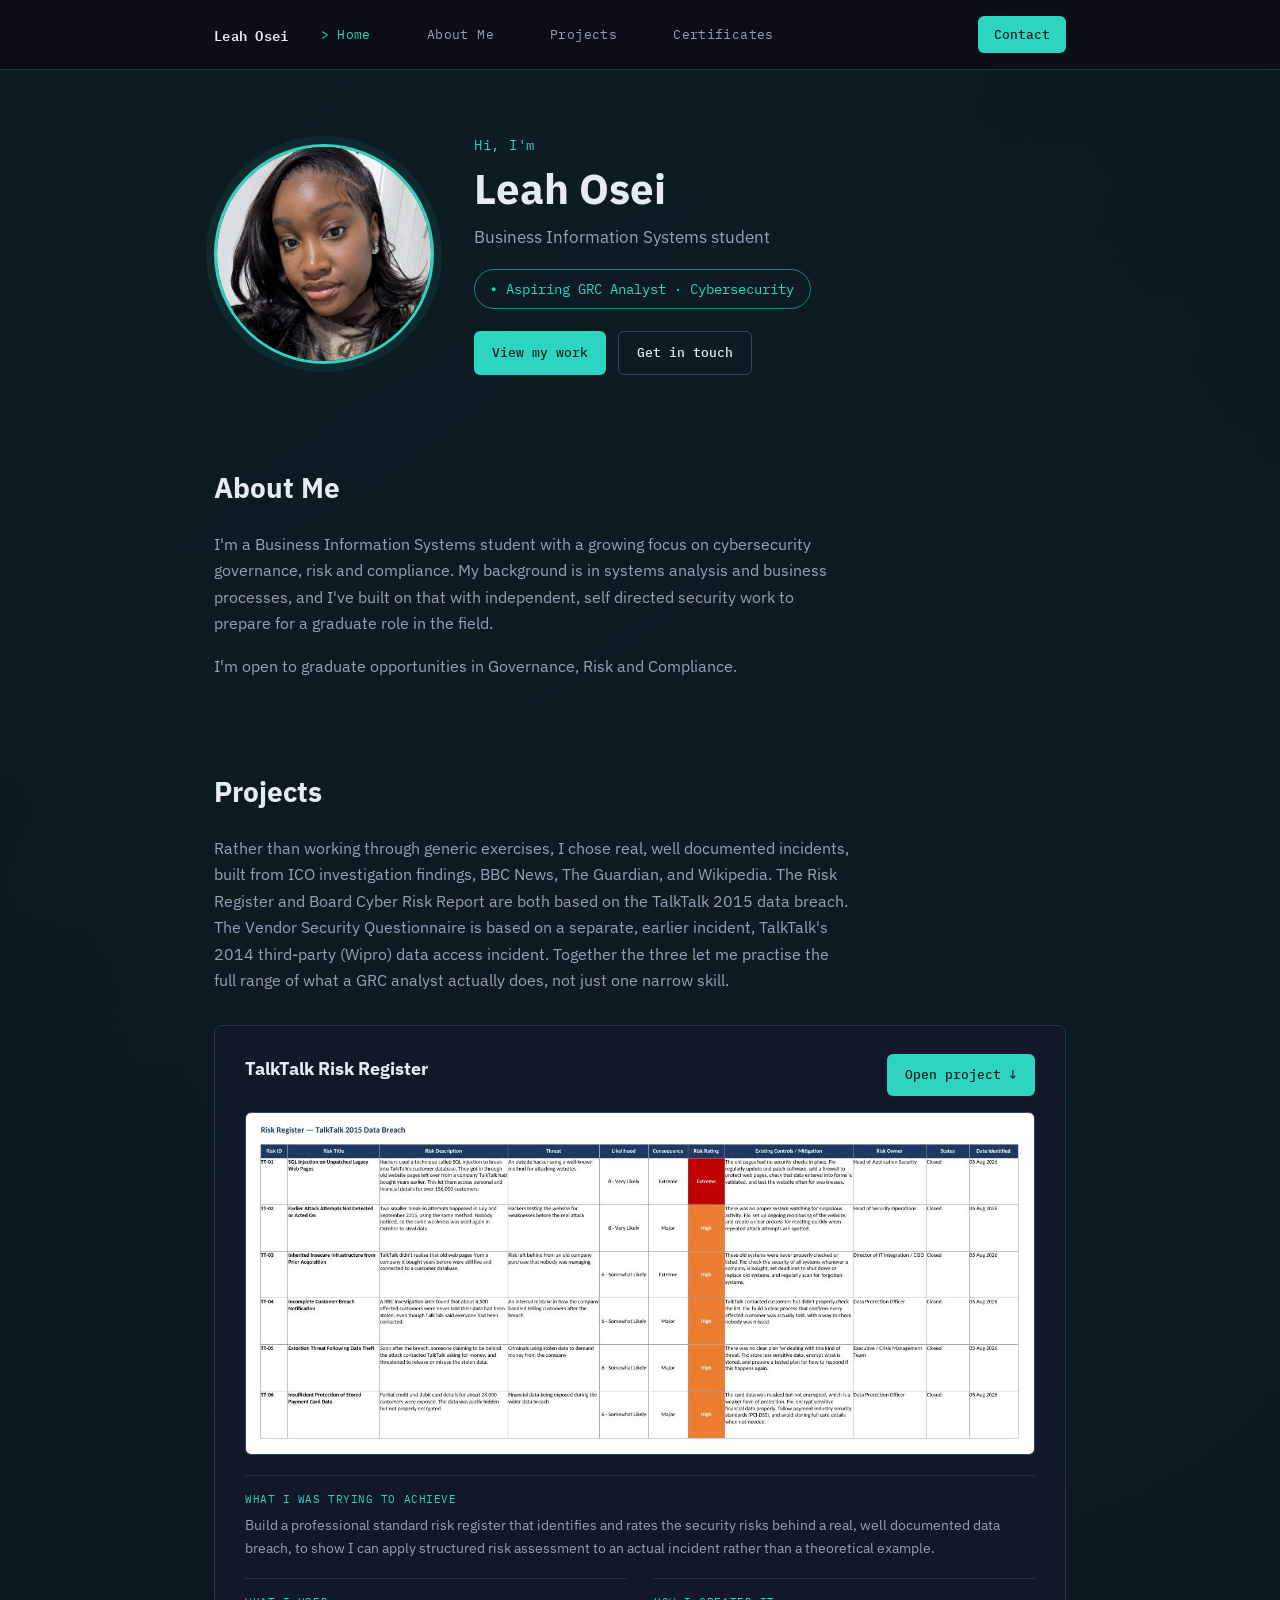
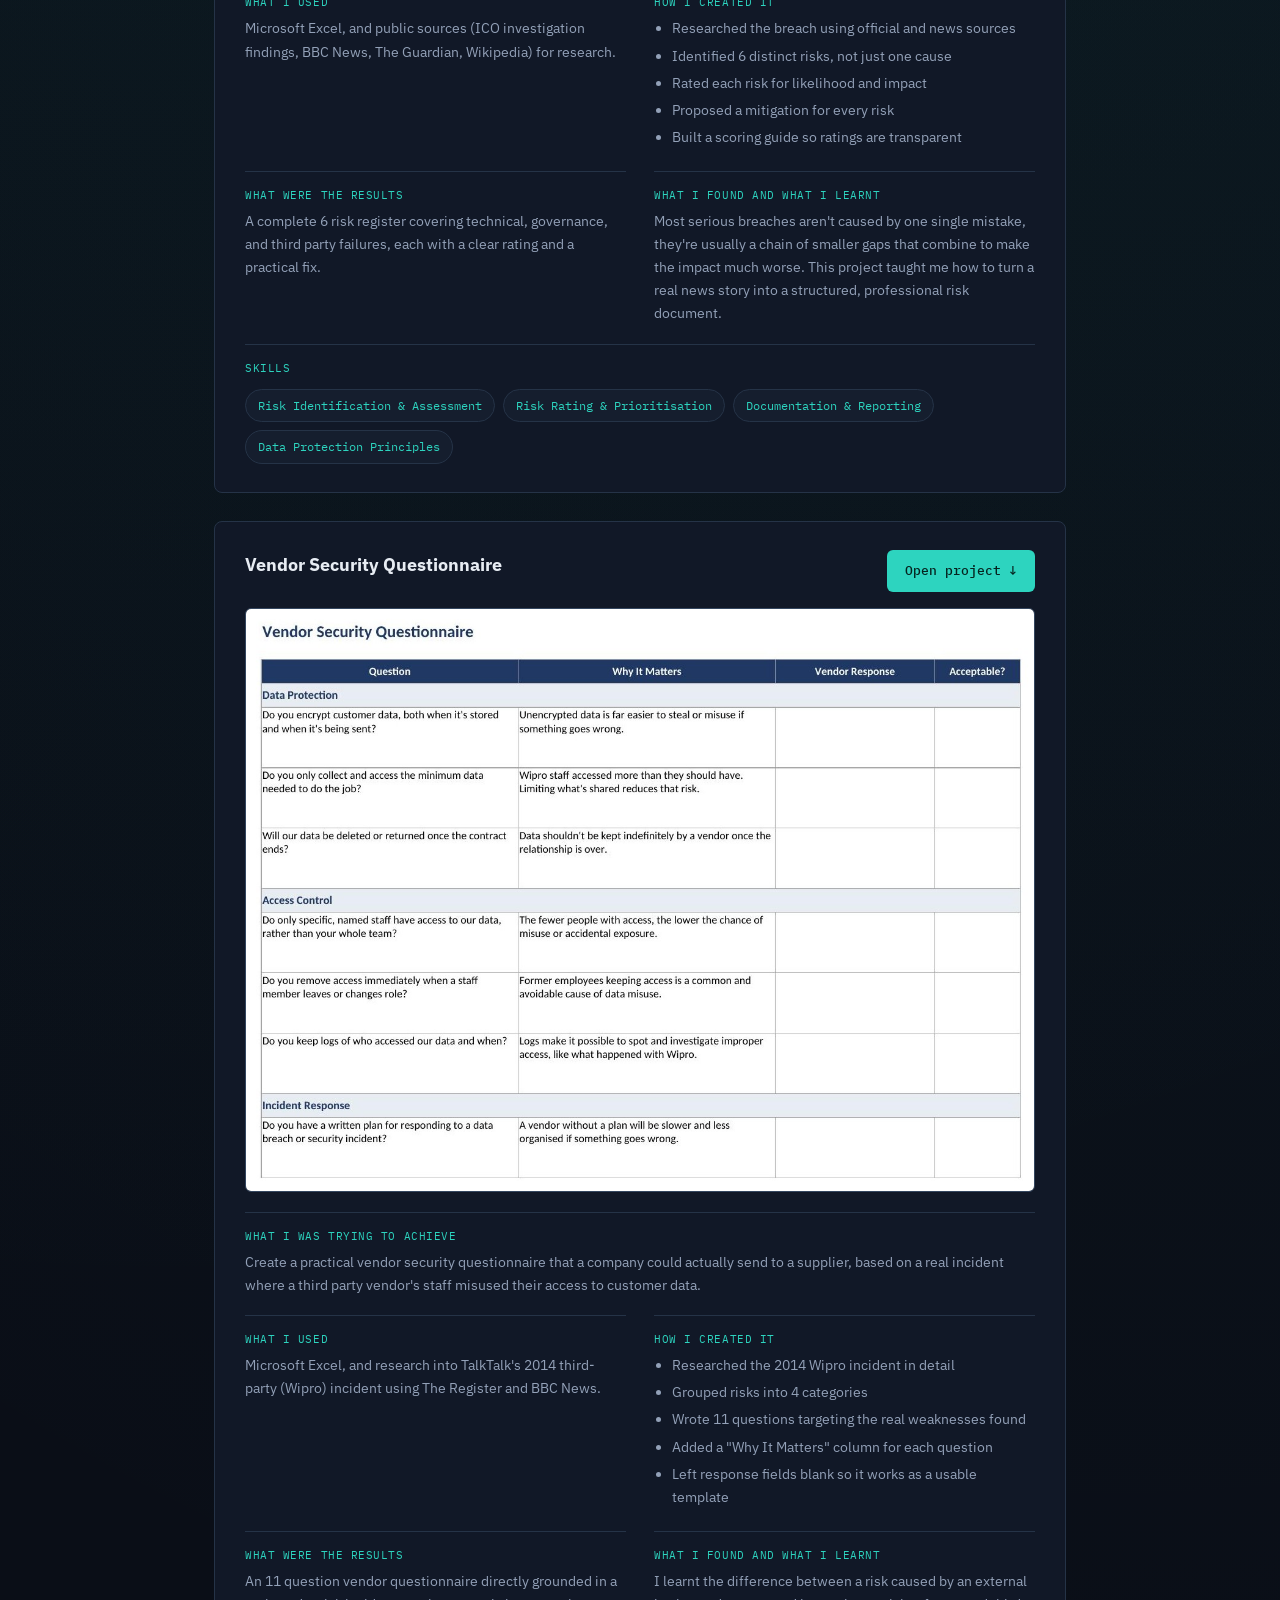
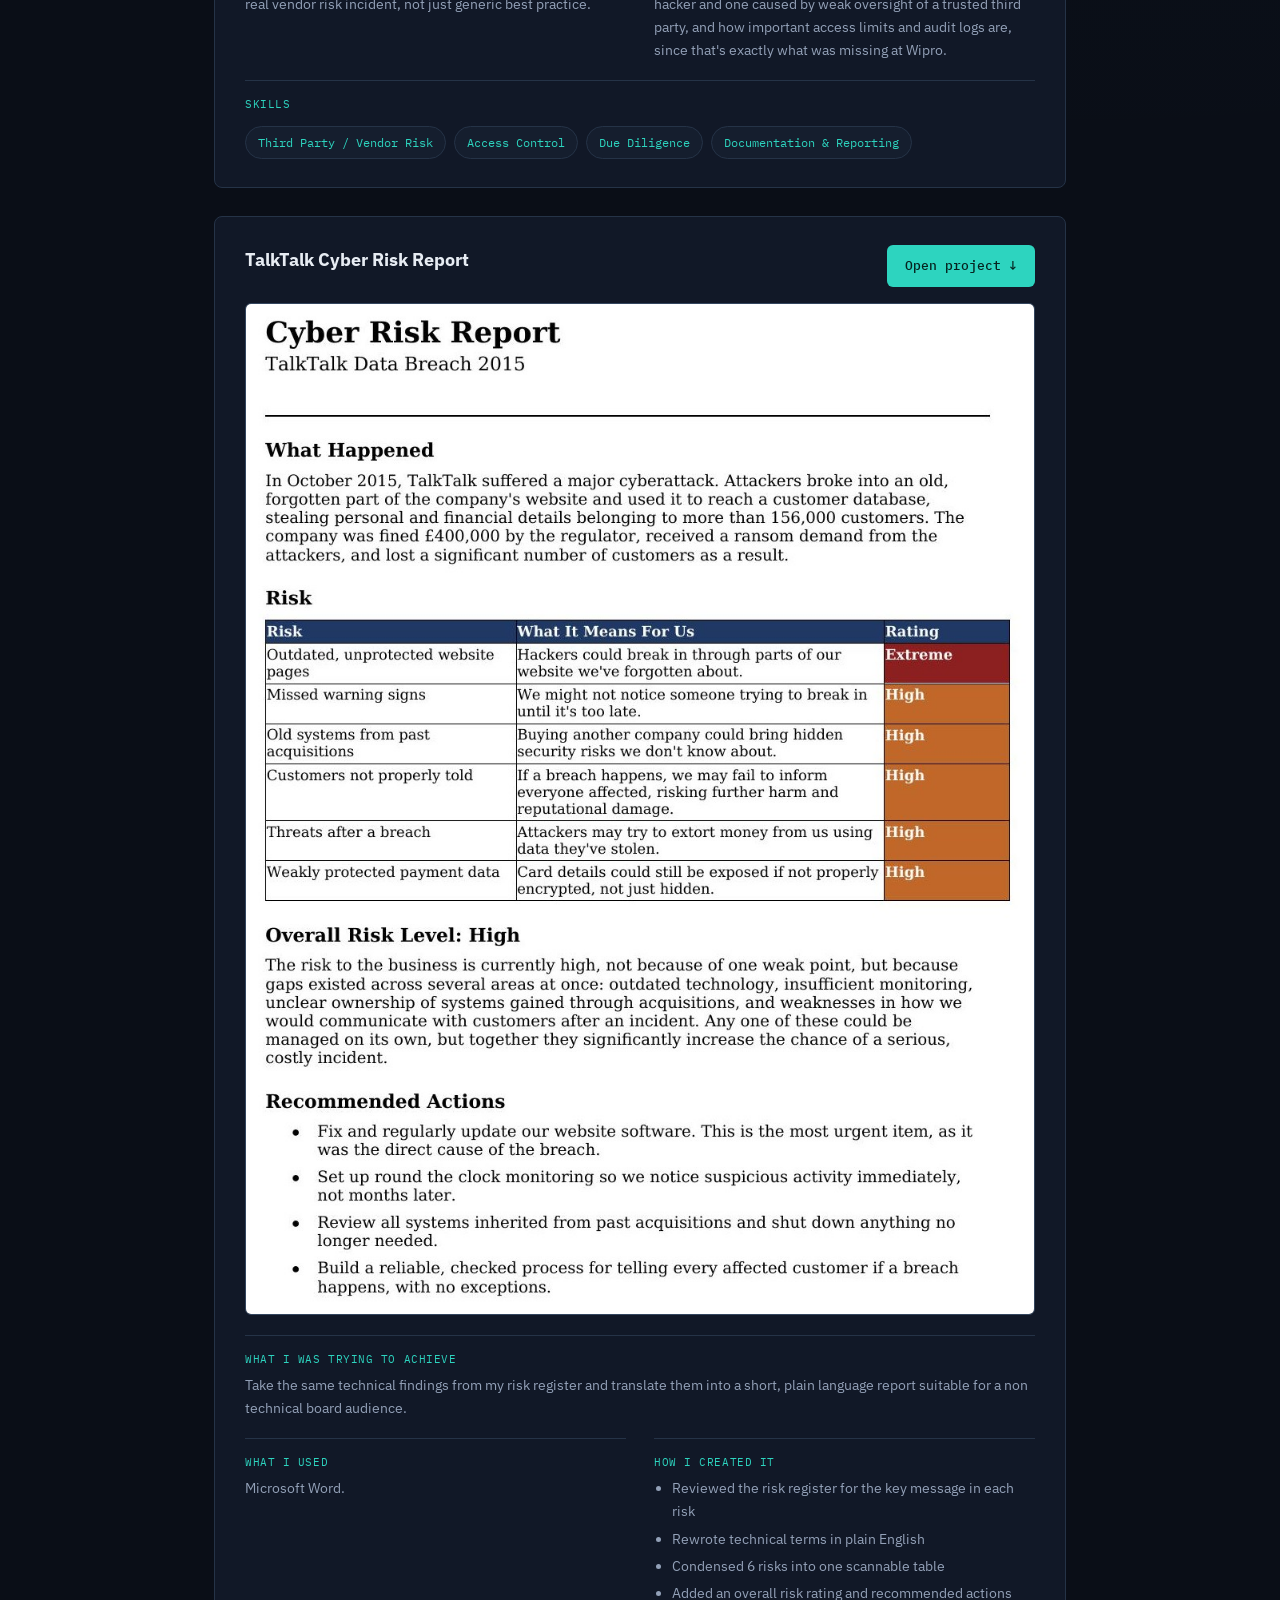
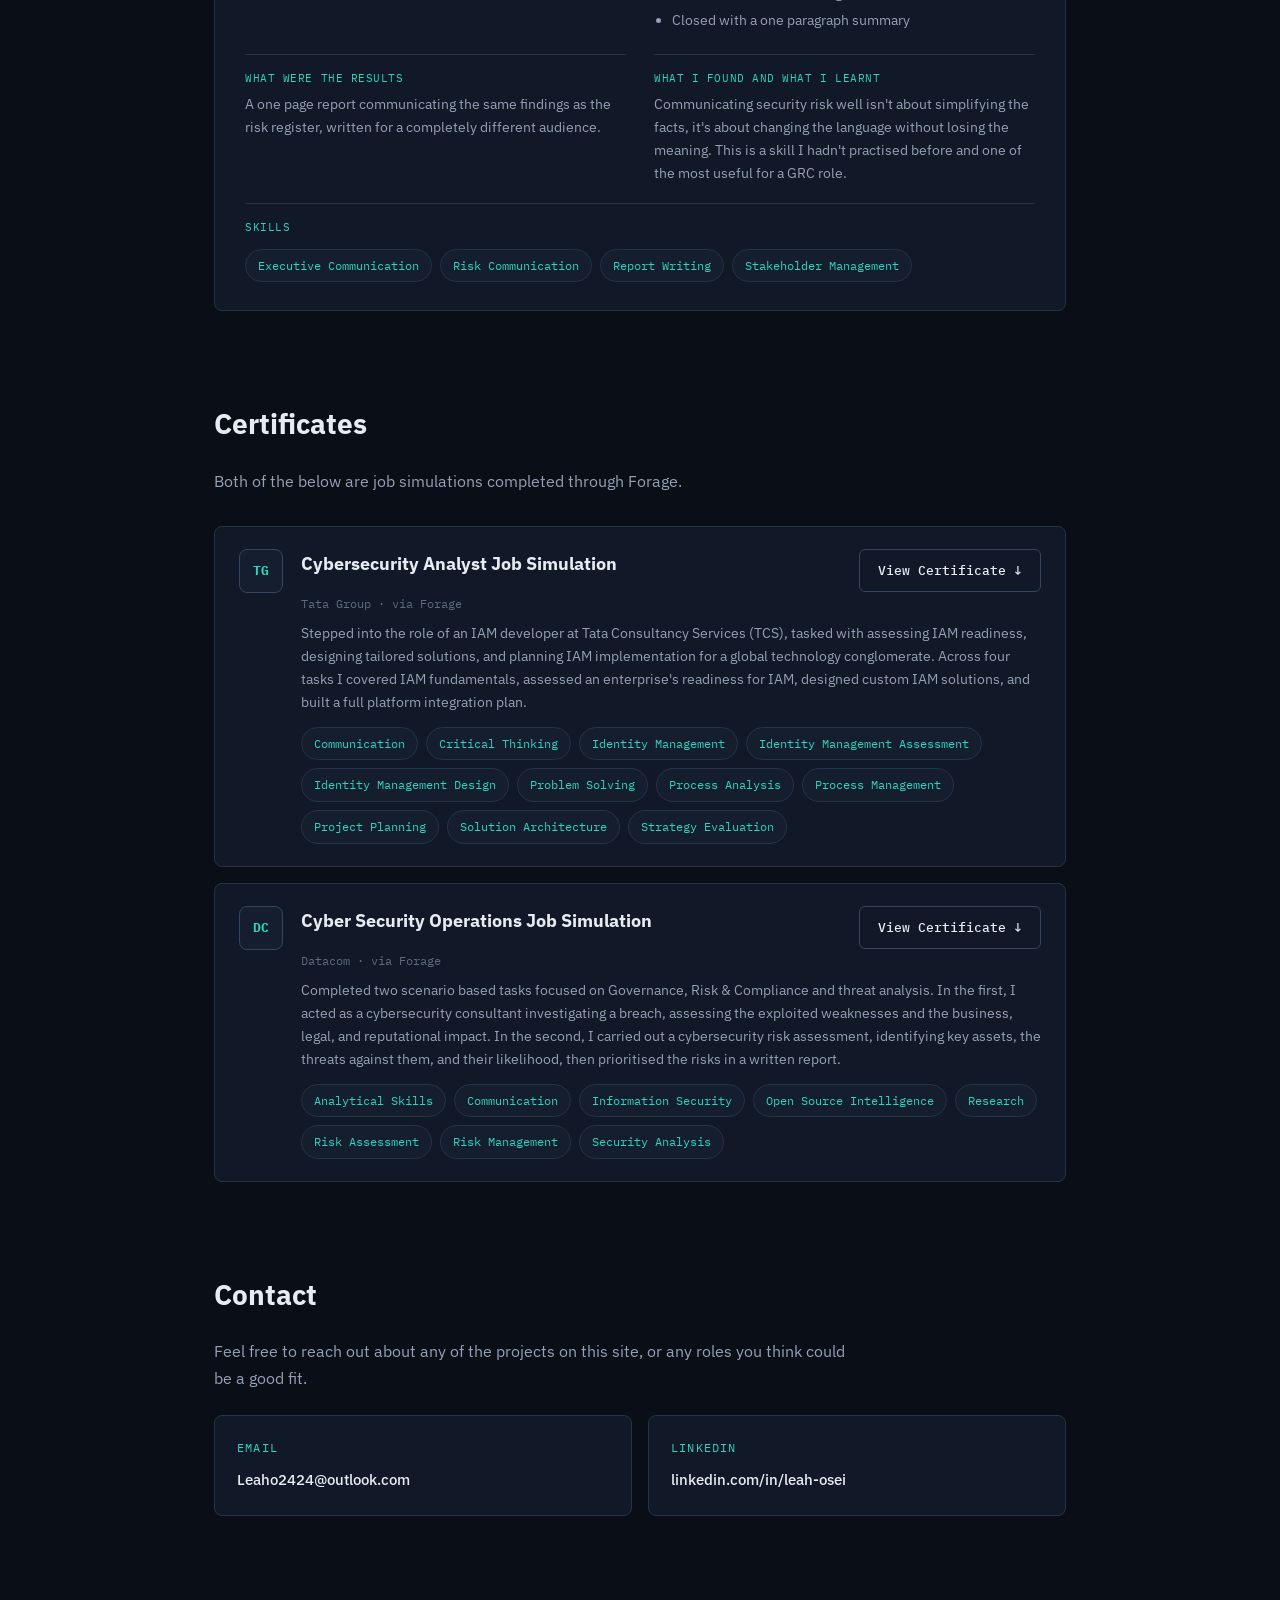
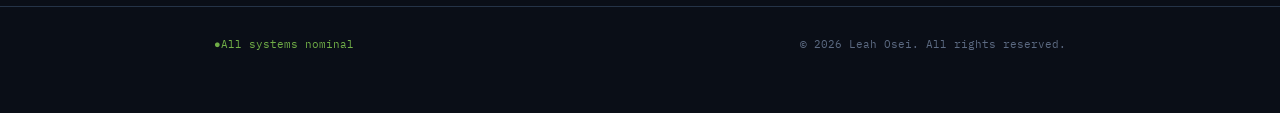
==== index-3.html @ ec4a7f60 "Fix download link for TalkTalk Risk Register" ====
<!DOCTYPE html>
<html lang="en">
<head>
<meta charset="UTF-8">
<meta name="viewport" content="width=device-width, initial-scale=1.0">
<title>Leah Osei: Cybersecurity Portfolio</title>
<link rel="stylesheet" href="style.css">
</head>
<body>

<nav class="navbar">
  <div class="nav-inner">
    <div class="nav-left">
      <div class="nav-logo">Leah Osei</div>
      <div class="nav-links">
        <a href="#home" class="active">Home</a>
        <a href="#about">About Me</a>
        <a href="#projects">Projects</a>
        <a href="#certificates">Certificates</a>
      </div>
    </div>
    <a href="#contact" class="nav-cta">Contact</a>
  </div>
</nav>

<div class="wrap">

  <!-- ============ HOME ============ -->
  <section id="home" class="first">
    <div class="hero">
      <div class="hero-photo">
        <img src="assets/images/leah-avatar.jpg" alt="Leah Osei">
      </div>
      <div class="hero-text">
        <p class="hi">Hi, I'm</p>
        <h1>Leah Osei</h1>
        <p class="field">Business Information Systems student</p>
        <div class="hero-goal">Aspiring GRC Analyst &middot; Cybersecurity</div>
        <div class="btn-row">
          <a class="btn btn-primary" href="#projects">View my work</a>
          <a class="btn btn-outline" href="#contact">Get in touch</a>
        </div>
      </div>
    </div>
  </section>

  <!-- ============ ABOUT ============ -->
  <section id="about">
    <h2>About Me</h2>
    <p class="lead">
      I'm a Business Information Systems student with a growing focus on cybersecurity
      governance, risk and compliance. My background is in systems analysis and business
      processes, and I've built on that with independent, self directed security work to
      prepare for a graduate role in the field.
    </p>
    <p class="lead">
      I'm open to graduate opportunities in Governance, Risk and Compliance.
    </p>
  </section>

  <!-- ============ PROJECTS ============ -->
  <section id="projects">
    <h2>Projects</h2>
    <p class="lead" style="margin-bottom:32px;">
      Rather than working through generic exercises, I chose real, well documented
      incidents, built from ICO investigation findings, BBC News, The Guardian, and
      Wikipedia. The Risk Register and Board Cyber Risk Report are both based on the
      TalkTalk 2015 data breach. The Vendor Security Questionnaire is based on a separate,
      earlier incident, TalkTalk's 2014 third-party (Wipro) data access incident. Together
      the three let me practise the full range of what a GRC analyst actually does, not
      just one narrow skill.
    </p>

    <!-- Project 1 -->
    <div class="project-block">
      <div class="project-head">
        <div>
          <h3>TalkTalk Risk Register</h3>
        </div>
        <a class="btn btn-primary" href="assets/files/TalkTalk Risk Register.xlsx" download="TalkTalk Risk Register.xlsx">Open project &darr;</a>
      </div>
      <img class="shot" src="assets/images/project-risk-register.jpg" alt="Screenshot of the TalkTalk Risk Register">

      <div class="qa-grid">
        <div class="qa-item full">
          <p class="q">What I was trying to achieve</p>
          <p class="a">Build a professional standard risk register that identifies and rates the security risks behind a real, well documented data breach, to show I can apply structured risk assessment to an actual incident rather than a theoretical example.</p>
        </div>
        <div class="qa-item">
          <p class="q">What I used</p>
          <p class="a">Microsoft Excel, and public sources (ICO investigation findings, BBC News, The Guardian, Wikipedia) for research.</p>
        </div>
        <div class="qa-item">
          <p class="q">How I created it</p>
          <ul>
            <li>Researched the breach using official and news sources</li>
            <li>Identified 6 distinct risks, not just one cause</li>
            <li>Rated each risk for likelihood and impact</li>
            <li>Proposed a mitigation for every risk</li>
            <li>Built a scoring guide so ratings are transparent</li>
          </ul>
        </div>
        <div class="qa-item">
          <p class="q">What were the results</p>
          <p class="a">A complete 6 risk register covering technical, governance, and third party failures, each with a clear rating and a practical fix.</p>
        </div>
        <div class="qa-item">
          <p class="q">What I found and what I learnt</p>
          <p class="a">Most serious breaches aren't caused by one single mistake, they're usually a chain of smaller gaps that combine to make the impact much worse. This project taught me how to turn a real news story into a structured, professional risk document.</p>
        </div>
        <div class="qa-item full">
          <p class="q">Skills</p>
          <div class="pill-list">
            <span class="pill">Risk Identification &amp; Assessment</span>
            <span class="pill">Risk Rating &amp; Prioritisation</span>
            <span class="pill">Documentation &amp; Reporting</span>
            <span class="pill">Data Protection Principles</span>
          </div>
        </div>
      </div>
    </div>

    <!-- Project 2 -->
    <div class="project-block">
      <div class="project-head">
        <div>
          <h3>Vendor Security Questionnaire</h3>
        </div>
        <a class="btn btn-primary" href="assets/files/Vendor%20Security%20Questionnaire.xlsx" download="Vendor Security Questionnaire.xlsx">Open project &darr;</a>
      </div>
      <img class="shot" src="assets/images/project-vendor.jpg" alt="Screenshot of the Vendor Security Questionnaire">

      <div class="qa-grid">
        <div class="qa-item full">
          <p class="q">What I was trying to achieve</p>
          <p class="a">Create a practical vendor security questionnaire that a company could actually send to a supplier, based on a real incident where a third party vendor's staff misused their access to customer data.</p>
        </div>
        <div class="qa-item">
          <p class="q">What I used</p>
          <p class="a">Microsoft Excel, and research into TalkTalk's 2014 third-party (Wipro) incident using The Register and BBC News.</p>
        </div>
        <div class="qa-item">
          <p class="q">How I created it</p>
          <ul>
            <li>Researched the 2014 Wipro incident in detail</li>
            <li>Grouped risks into 4 categories</li>
            <li>Wrote 11 questions targeting the real weaknesses found</li>
            <li>Added a "Why It Matters" column for each question</li>
            <li>Left response fields blank so it works as a usable template</li>
          </ul>
        </div>
        <div class="qa-item">
          <p class="q">What were the results</p>
          <p class="a">An 11 question vendor questionnaire directly grounded in a real vendor risk incident, not just generic best practice.</p>
        </div>
        <div class="qa-item">
          <p class="q">What I found and what I learnt</p>
          <p class="a">I learnt the difference between a risk caused by an external hacker and one caused by weak oversight of a trusted third party, and how important access limits and audit logs are, since that's exactly what was missing at Wipro.</p>
        </div>
        <div class="qa-item full">
          <p class="q">Skills</p>
          <div class="pill-list">
            <span class="pill">Third Party / Vendor Risk</span>
            <span class="pill">Access Control</span>
            <span class="pill">Due Diligence</span>
            <span class="pill">Documentation &amp; Reporting</span>
          </div>
        </div>
      </div>
    </div>

    <!-- Project 3 -->
    <div class="project-block">
      <div class="project-head">
        <div>
          <h3>TalkTalk Cyber Risk Report</h3>
        </div>
        <a class="btn btn-primary" href="assets/files/Board%20Cyber%20Risk%20Report.docx" download="TalkTalk Cyber Risk Report.docx">Open project &darr;</a>
      </div>
      <img class="shot" src="assets/images/project-board.jpg" alt="Screenshot of the Board Cyber Risk Report">

      <div class="qa-grid">
        <div class="qa-item full">
          <p class="q">What I was trying to achieve</p>
          <p class="a">Take the same technical findings from my risk register and translate them into a short, plain language report suitable for a non technical board audience.</p>
        </div>
        <div class="qa-item">
          <p class="q">What I used</p>
          <p class="a">Microsoft Word.</p>
        </div>
        <div class="qa-item">
          <p class="q">How I created it</p>
          <ul>
            <li>Reviewed the risk register for the key message in each risk</li>
            <li>Rewrote technical terms in plain English</li>
            <li>Condensed 6 risks into one scannable table</li>
            <li>Added an overall risk rating and recommended actions</li>
            <li>Closed with a one paragraph summary</li>
          </ul>
        </div>
        <div class="qa-item">
          <p class="q">What were the results</p>
          <p class="a">A one page report communicating the same findings as the risk register, written for a completely different audience.</p>
        </div>
        <div class="qa-item">
          <p class="q">What I found and what I learnt</p>
          <p class="a">Communicating security risk well isn't about simplifying the facts, it's about changing the language without losing the meaning. This is a skill I hadn't practised before and one of the most useful for a GRC role.</p>
        </div>
        <div class="qa-item full">
          <p class="q">Skills</p>
          <div class="pill-list">
            <span class="pill">Executive Communication</span>
            <span class="pill">Risk Communication</span>
            <span class="pill">Report Writing</span>
            <span class="pill">Stakeholder Management</span>
          </div>
        </div>
      </div>
    </div>

  </section>

  <!-- ============ CERTIFICATES ============ -->
  <section id="certificates">
    <h2>Certificates</h2>
    <p class="lead" style="margin-bottom:32px;">Both of the below are job simulations completed through Forage.</p>

    <div class="cert-card">
      <div class="cert-icon">TG</div>
      <div style="flex:1;">
        <div class="card-top" style="margin-bottom:2px;">
          <h3>Cybersecurity Analyst Job Simulation</h3>
          <a class="btn btn-outline" href="assets/files/Tata%20Cybersecurity%20Analyst%20Certificate.pdf" download="Tata Cybersecurity Analyst Certificate.pdf">View Certificate &darr;</a>
        </div>
        <div class="org">Tata Group &middot; via Forage</div>
        <p>
          Stepped into the role of an IAM developer at Tata Consultancy Services (TCS),
          tasked with assessing IAM readiness, designing tailored solutions, and planning
          IAM implementation for a global technology conglomerate. Across four tasks I
          covered IAM fundamentals, assessed an enterprise's readiness for IAM, designed
          custom IAM solutions, and built a full platform integration plan.
        </p>
        <div class="pill-list">
          <span class="pill">Communication</span>
          <span class="pill">Critical Thinking</span>
          <span class="pill">Identity Management</span>
          <span class="pill">Identity Management Assessment</span>
          <span class="pill">Identity Management Design</span>
          <span class="pill">Problem Solving</span>
          <span class="pill">Process Analysis</span>
          <span class="pill">Process Management</span>
          <span class="pill">Project Planning</span>
          <span class="pill">Solution Architecture</span>
          <span class="pill">Strategy Evaluation</span>
        </div>
      </div>
    </div>

    <div class="cert-card">
      <div class="cert-icon">DC</div>
      <div style="flex:1;">
        <div class="card-top" style="margin-bottom:2px;">
          <h3>Cyber Security Operations Job Simulation</h3>
          <a class="btn btn-outline" href="assets/files/Datacom%20Cybersecurity%20Operations%20Certificate.pdf" download="Datacom Cybersecurity Operations Certificate.pdf">View Certificate &darr;</a>
        </div>
        <div class="org">Datacom &middot; via Forage</div>
        <p>
          Completed two scenario based tasks focused on Governance, Risk &amp; Compliance
          and threat analysis. In the first, I acted as a cybersecurity consultant
          investigating a breach, assessing the exploited weaknesses and the business,
          legal, and reputational impact. In the second, I carried out a cybersecurity
          risk assessment, identifying key assets, the threats against them, and their
          likelihood, then prioritised the risks in a written report.
        </p>
        <div class="pill-list">
          <span class="pill">Analytical Skills</span>
          <span class="pill">Communication</span>
          <span class="pill">Information Security</span>
          <span class="pill">Open Source Intelligence</span>
          <span class="pill">Research</span>
          <span class="pill">Risk Assessment</span>
          <span class="pill">Risk Management</span>
          <span class="pill">Security Analysis</span>
        </div>
      </div>
    </div>
  </section>

  <!-- ============ CONTACT ============ -->
  <section id="contact">
    <h2>Contact</h2>
    <p class="lead" style="margin-bottom:24px;">
      Feel free to reach out about any of the projects on this site, or any roles you
      think could be a good fit.
    </p>
    <div class="contact-grid">
      <div class="contact-card">
        <span class="icon">Email</span>
        <a href="mailto:Leaho2424@outlook.com">Leaho2424@outlook.com</a>
      </div>
      <div class="contact-card">
        <span class="icon">LinkedIn</span>
        <a href="https://www.linkedin.com/in/leah-osei-6b93022bb" target="_blank" rel="noopener">linkedin.com/in/leah-osei</a>
      </div>
    </div>
  </section>

</div>

<footer>
  <div class="wrap">
    <div class="footer-status">
      <span class="ok">All systems nominal</span>
      <span>&copy; 2026 Leah Osei. All rights reserved.</span>
    </div>
  </div>
</footer>

<script>
  // Highlight active nav link based on scroll position
  const sections = document.querySelectorAll('section[id]');
  const navLinks = document.querySelectorAll('.nav-links a');

  function onScroll() {
    let current = sections[0].id;
    sections.forEach(sec => {
      const rect = sec.getBoundingClientRect();
      if (rect.top <= 120) current = sec.id;
    });
    navLinks.forEach(a => {
      a.classList.toggle('active', a.getAttribute('href') === '#' + current);
    });
  }
  document.addEventListener('scroll', onScroll);
  onScroll();
</script>

</body>
</html>
---- style.css ----
/* ===========================================================
   Leah Osei: GRC / Cybersecurity Portfolio
   Design concept: a security operations "terminal", dark
   navy dashboard, monospace command-bar navigation, and the
   same risk-rating colors used in her real deliverables
   carried through every page as the site's signature motif.
   =========================================================== */

@import url('https://fonts.googleapis.com/css2?family=IBM+Plex+Mono:wght@400;500;600;700&family=IBM+Plex+Sans:wght@400;500;600;700&display=swap');

:root {
  --bg: #0A0E17;
  --bg-raised: #111827;
  --surface: #151E2E;
  --line: #253347;
  --line-bright: #34465F;
  --text: #E7ECF3;
  --text-dim: #93A1B8;
  --text-faint: #5C6A82;
  --teal: #2DD4BF;
  --teal-dim: #1B8577;
  --low: #70AD47;
  --med: #E0A94E;
  --high: #ED7D31;
  --extreme: #C0392B;
  --radius: 8px;
  --mono: 'IBM Plex Mono', monospace;
  --sans: 'IBM Plex Sans', sans-serif;
}

* { box-sizing: border-box; }

html { scroll-behavior: smooth; }

body {
  margin: 0;
  background: var(--bg);
  background-image:
    radial-gradient(circle at 15% 0%, rgba(45, 212, 191, 0.06), transparent 45%),
    radial-gradient(circle at 85% 20%, rgba(45, 212, 191, 0.04), transparent 40%);
  color: var(--text);
  font-family: var(--sans);
  line-height: 1.65;
  -webkit-font-smoothing: antialiased;
}

a { color: var(--teal); text-decoration: none; }
a:hover { text-decoration: underline; }

.wrap {
  max-width: 900px;
  margin: 0 auto;
  padding: 0 24px;
}

/* ---------------- Nav ---------------- */
.navbar {
  border-bottom: 1px solid var(--line);
  background: rgba(10, 14, 23, 0.9);
  backdrop-filter: blur(8px);
  position: sticky;
  top: 0;
  z-index: 50;
}
.nav-inner {
  max-width: 900px;
  margin: 0 auto;
  padding: 16px 24px;
  display: flex;
  align-items: center;
  justify-content: space-between;
  font-family: var(--mono);
}
.nav-left { display: flex; align-items: center; gap: 32px; }
.nav-logo {
  color: var(--text);
  font-weight: 600;
  font-size: 14px;
  letter-spacing: 0.02em;
}
.nav-logo span { color: var(--teal); }
.nav-links {
  display: flex;
  gap: 28px;
  font-size: 13px;
}
.nav-links a { margin-left: 28px; }
.nav-links a:first-child { margin-left: 0; }
.nav-links a {
  color: var(--text-dim);
  letter-spacing: 0.03em;
}
.nav-links a.active,
.nav-links a:hover {
  color: var(--teal);
  text-decoration: none;
}
.nav-links a.active::before { content: "> "; color: var(--teal); }
.nav-cta {
  font-family: var(--mono);
  font-size: 12.5px;
  font-weight: 500;
  background: var(--teal);
  color: #06231F;
  padding: 8px 16px;
  border-radius: 6px;
}
.nav-cta:hover { background: #4EE2CD; text-decoration: none; }

/* ---------------- Terminal hero ---------------- */
.terminal {
  margin-top: 56px;
  border: 1px solid var(--line-bright);
  border-radius: var(--radius);
  background: var(--bg-raised);
  overflow: hidden;
  box-shadow: 0 0 0 1px rgba(45,212,191,0.05), 0 20px 60px rgba(0,0,0,0.4);
}
.terminal-bar {
  display: flex;
  align-items: center;
  gap: 8px;
  padding: 10px 14px;
  background: var(--surface);
  border-bottom: 1px solid var(--line);
}
.dot { width: 10px; height: 10px; border-radius: 50%; }
.dot.r { background: #ED6A5E; }
.dot.y { background: #F4BF4F; }
.dot.g { background: #61C554; }
.terminal-title {
  margin-left: 8px;
  font-family: var(--mono);
  font-size: 12px;
  color: var(--text-faint);
}
.terminal-body {
  padding: 28px 28px 32px;
  font-family: var(--mono);
}
.terminal-body .prompt { color: var(--teal); }
.terminal-line { color: var(--text-dim); font-size: 14px; margin: 0 0 6px; }
.type-target {
  color: var(--text);
  font-size: 28px;
  font-weight: 600;
  margin: 6px 0 14px;
  min-height: 36px;
}
.cursor {
  display: inline-block;
  width: 10px;
  background: var(--teal);
  margin-left: 2px;
  animation: blink 1s steps(1) infinite;
}
@keyframes blink { 50% { opacity: 0; } }
.terminal-desc {
  font-family: var(--sans);
  color: var(--text-dim);
  font-size: 15px;
  max-width: 560px;
  margin: 0 0 22px;
}
.btn-row { display: flex; gap: 12px; flex-wrap: wrap; }
.btn {
  font-family: var(--mono);
  font-size: 13px;
  font-weight: 500;
  padding: 10px 18px;
  border-radius: 6px;
  display: inline-flex;
  align-items: center;
  gap: 8px;
}
.btn-primary { background: var(--teal); color: #06231F; }
.btn-primary:hover { background: #4EE2CD; text-decoration: none; }
.btn-outline {
  border: 1px solid var(--line-bright);
  color: var(--text);
}
.btn-outline:hover { border-color: var(--teal); color: var(--teal); text-decoration: none; }

/* ---------------- Status strip (signature element) ---------------- */
.status-strip {
  margin: 48px 0;
  border: 1px solid var(--line);
  border-radius: var(--radius);
  overflow: hidden;
  font-family: var(--mono);
}
.status-strip .row {
  display: flex;
  align-items: center;
  padding: 10px 16px;
  background: var(--surface);
  border-bottom: 1px solid var(--line);
  font-size: 11px;
  letter-spacing: 0.08em;
  text-transform: uppercase;
  color: var(--text-faint);
}
.status-strip .row span.on { color: var(--teal); }
.status-strip .row span.on::before { content: "\25CF  "; }
.legend { display: flex; }
.legend .cell {
  flex: 1;
  padding: 10px 12px;
  font-size: 11px;
  text-align: center;
  border-right: 1px solid rgba(0,0,0,0.2);
  color: #071019;
  font-weight: 600;
  letter-spacing: 0.04em;
}
.legend .cell:last-child { border-right: none; }
.legend .low { background: var(--low); }
.legend .med { background: var(--med); }
.legend .high { background: var(--high); color: #fff; }
.legend .extreme { background: var(--extreme); color: #fff; }

/* ---------------- Sections ---------------- */
/* eyebrow labels removed per feedback, headings stand alone now */
h1, h2, h3 { font-family: var(--sans); font-weight: 700; margin: 0; }
h2 { font-size: 28px; margin-bottom: 20px; }
h3 { font-size: 18px; }
p { color: var(--text-dim); }
p.lead { font-size: 16px; max-width: 640px; }

/* ---------------- Hero (Home) ---------------- */
.hero {
  display: flex;
  align-items: center;
  gap: 40px;
  margin-top: 64px;
  flex-wrap: wrap;
}
.hero-photo {
  width: 220px;
  height: 220px;
  border-radius: 50%;
  border: 3px solid var(--teal);
  box-shadow: 0 0 0 8px rgba(45,212,191,0.08);
  overflow: hidden;
  flex-shrink: 0;
}
.hero-photo img { width: 100%; height: 100%; object-fit: cover; }
.hero-text { flex: 1; min-width: 280px; }
.hero-text .hi {
  font-family: var(--mono);
  color: var(--teal);
  font-size: 14px;
  letter-spacing: 0.05em;
  margin: 0 0 8px;
}
.hero-text h1 {
  font-size: 42px;
  line-height: 1.15;
  margin: 0 0 10px;
}
.hero-text .field {
  font-size: 17px;
  color: var(--text-dim);
  margin: 0 0 18px;
}
.hero-goal {
  display: inline-flex;
  align-items: center;
  gap: 10px;
  font-family: var(--mono);
  font-size: 13.5px;
  color: var(--teal);
  border: 1px solid var(--teal-dim);
  padding: 8px 16px;
  border-radius: 20px;
  margin-bottom: 22px;
}
.hero-goal::before { content: "\25CF"; font-size: 9px; }

/* ---------------- Section anchors ---------------- */
section {
  margin: 90px 0;
  scroll-margin-top: 90px;
}
section.first { margin-top: 40px; }

/* ---------------- Project blocks ---------------- */
.project-block {
  background: var(--bg-raised);
  border: 1px solid var(--line);
  border-radius: var(--radius);
  padding: 28px 30px;
  margin-bottom: 28px;
}
.project-block img.shot {
  width: 100%;
  border-radius: 6px;
  border: 1px solid var(--line-bright);
  margin: 16px 0 20px;
  display: block;
}
.project-head {
  display: flex;
  justify-content: space-between;
  align-items: flex-start;
  gap: 16px;
  margin-bottom: 4px;
}
.project-head .card-id { display:block; margin-bottom: 4px; }
.qa-grid {
  display: grid;
  grid-template-columns: 1fr 1fr;
  gap: 18px 28px;
  margin-top: 20px;
}
.qa-item { border-top: 1px solid var(--line); padding-top: 14px; }
.qa-item.full { grid-column: 1 / -1; }
.qa-item .q {
  font-family: var(--mono);
  font-size: 11px;
  letter-spacing: 0.05em;
  text-transform: uppercase;
  color: var(--teal);
  margin: 0 0 6px;
}
.qa-item .a { font-size: 14px; color: var(--text-dim); margin: 0; }
.qa-item ul { margin: 0; padding-left: 18px; color: var(--text-dim); font-size: 14px; }
.qa-item li { margin-bottom: 4px; }

/* ---------------- Certifications ---------------- */
.cert-card {
  display: flex;
  gap: 18px;
  align-items: flex-start;
  background: var(--bg-raised);
  border: 1px solid var(--line);
  border-radius: var(--radius);
  padding: 22px 24px;
  margin-bottom: 16px;
}
.cert-icon {
  width: 44px;
  height: 44px;
  border-radius: 8px;
  background: var(--surface);
  border: 1px solid var(--line-bright);
  display: flex;
  align-items: center;
  justify-content: center;
  font-family: var(--mono);
  color: var(--teal);
  font-size: 13px;
  font-weight: 700;
  flex-shrink: 0;
}
.cert-card h3 { margin-bottom: 4px; }
.cert-card .org {
  font-family: var(--mono);
  font-size: 12px;
  color: var(--text-faint);
  margin-bottom: 8px;
}
.cert-card p { font-size: 14px; margin: 0 0 4px; }

/* ---------------- Cards ---------------- */
.card {
  background: var(--bg-raised);
  border: 1px solid var(--line);
  border-radius: var(--radius);
  padding: 24px 26px;
  margin-bottom: 16px;
}
.card:hover { border-color: var(--line-bright); }
.card-top {
  display: flex;
  justify-content: space-between;
  align-items: flex-start;
  gap: 16px;
  margin-bottom: 8px;
}
.card-id {
  font-family: var(--mono);
  font-size: 11px;
  color: var(--text-faint);
  letter-spacing: 0.05em;
}
.card h3 { margin: 2px 0 0; }
.status-pill {
  font-family: var(--mono);
  font-size: 10px;
  letter-spacing: 0.06em;
  text-transform: uppercase;
  padding: 4px 10px;
  border-radius: 20px;
  white-space: nowrap;
  border: 1px solid var(--teal-dim);
  color: var(--teal);
}
.card p { font-size: 14px; margin: 8px 0 16px; }
.card-footer {
  display: flex;
  justify-content: space-between;
  align-items: center;
  flex-wrap: wrap;
  gap: 12px;
}
.tags { display: flex; gap: 6px; flex-wrap: wrap; }
.tag {
  font-family: var(--mono);
  font-size: 10.5px;
  padding: 3px 10px;
  border-radius: 20px;
  background: var(--surface);
  border: 1px solid var(--line);
  color: var(--text-dim);
}

/* ---------------- Grid / lists ---------------- */
.grid-2 { display: grid; grid-template-columns: 1fr 1fr; gap: 16px; }
.pill-list { display: flex; flex-wrap: wrap; gap: 8px; margin-top: 12px; }
.pill {
  font-family: var(--mono);
  font-size: 12px;
  padding: 6px 12px;
  background: var(--surface);
  border: 1px solid var(--line);
  color: var(--teal);
  border-radius: 20px;
}

/* ---------------- Avatar ---------------- */
.avatar-ring {
  width: 128px;
  height: 128px;
  border-radius: 50%;
  border: 2px solid var(--teal);
  box-shadow: 0 0 0 6px rgba(45,212,191,0.08);
  display: flex;
  align-items: center;
  justify-content: center;
  font-family: var(--mono);
  font-size: 34px;
  font-weight: 700;
  color: var(--teal);
  background: var(--surface);
  overflow: hidden;
}
.avatar-ring img { width: 100%; height: 100%; object-fit: cover; }

/* ---------------- Timeline (resume) ---------------- */
.timeline-item {
  border-left: 2px solid var(--line);
  padding: 2px 0 24px 22px;
  position: relative;
}
.timeline-item::before {
  content: "";
  position: absolute;
  left: -6px;
  top: 4px;
  width: 10px;
  height: 10px;
  border-radius: 50%;
  background: var(--teal);
}
.timeline-item .when {
  font-family: var(--mono);
  font-size: 11px;
  color: var(--text-faint);
  letter-spacing: 0.05em;
}
.timeline-item h3 { margin: 4px 0 4px; font-size: 16px; }

/* ---------------- Contact ---------------- */
.contact-grid {
  display: grid;
  grid-template-columns: 1fr 1fr;
  gap: 16px;
  margin-top: 24px;
}
.contact-card {
  background: var(--bg-raised);
  border: 1px solid var(--line);
  border-radius: var(--radius);
  padding: 22px;
  text-align: left;
}
.contact-card .icon { color: var(--teal); font-family: var(--mono); font-size: 12px; letter-spacing: 0.1em; text-transform: uppercase; margin-bottom: 8px; display:block; }
.contact-card a { color: var(--text); font-size: 15px; font-weight: 500; }
.contact-card a:hover { color: var(--teal); }

/* ---------------- Footer ---------------- */
footer {
  border-top: 1px solid var(--line);
  margin-top: 80px;
  padding: 28px 0 60px;
}
.footer-status {
  font-family: var(--mono);
  font-size: 11px;
  color: var(--text-faint);
  display: flex;
  justify-content: space-between;
  flex-wrap: wrap;
  gap: 10px;
}
.footer-status .ok { color: var(--low); }
.footer-status .ok::before { content: "\25CF "; }

/* ---------------- Responsive ---------------- */
@media (max-width: 640px) {
  .nav-links { gap: 16px; font-size: 12px; }
  .type-target { font-size: 22px; }
  .grid-2 { grid-template-columns: 1fr; }
  .contact-grid { grid-template-columns: 1fr; }
  .legend .cell { font-size: 9px; padding: 8px 4px; }
  .hero { flex-direction: column; text-align: center; margin-top: 40px; }
  .hero-photo { width: 160px; height: 160px; }
  .hero-text h1 { font-size: 30px; }
  .qa-grid { grid-template-columns: 1fr; }
  .cert-card { flex-direction: column; }
}

@media (prefers-reduced-motion: reduce) {
  .cursor { animation: none; }
}
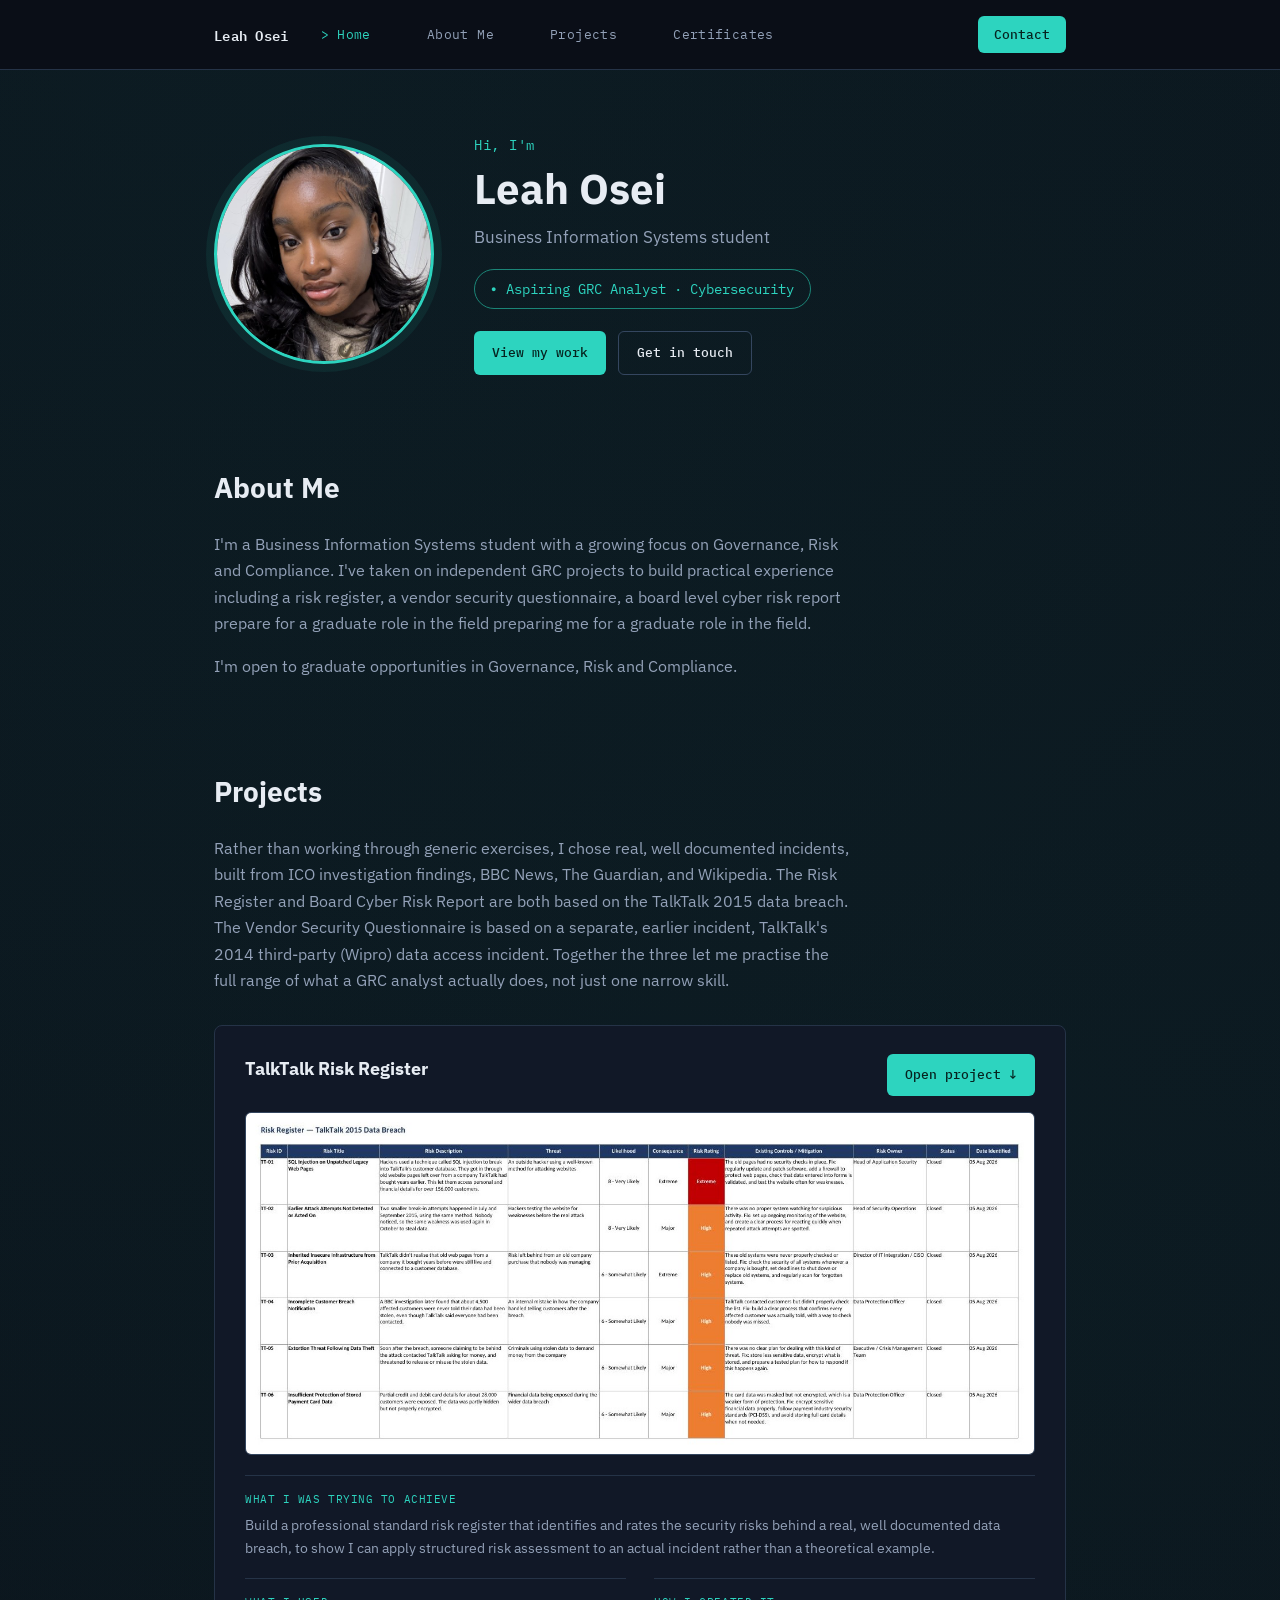
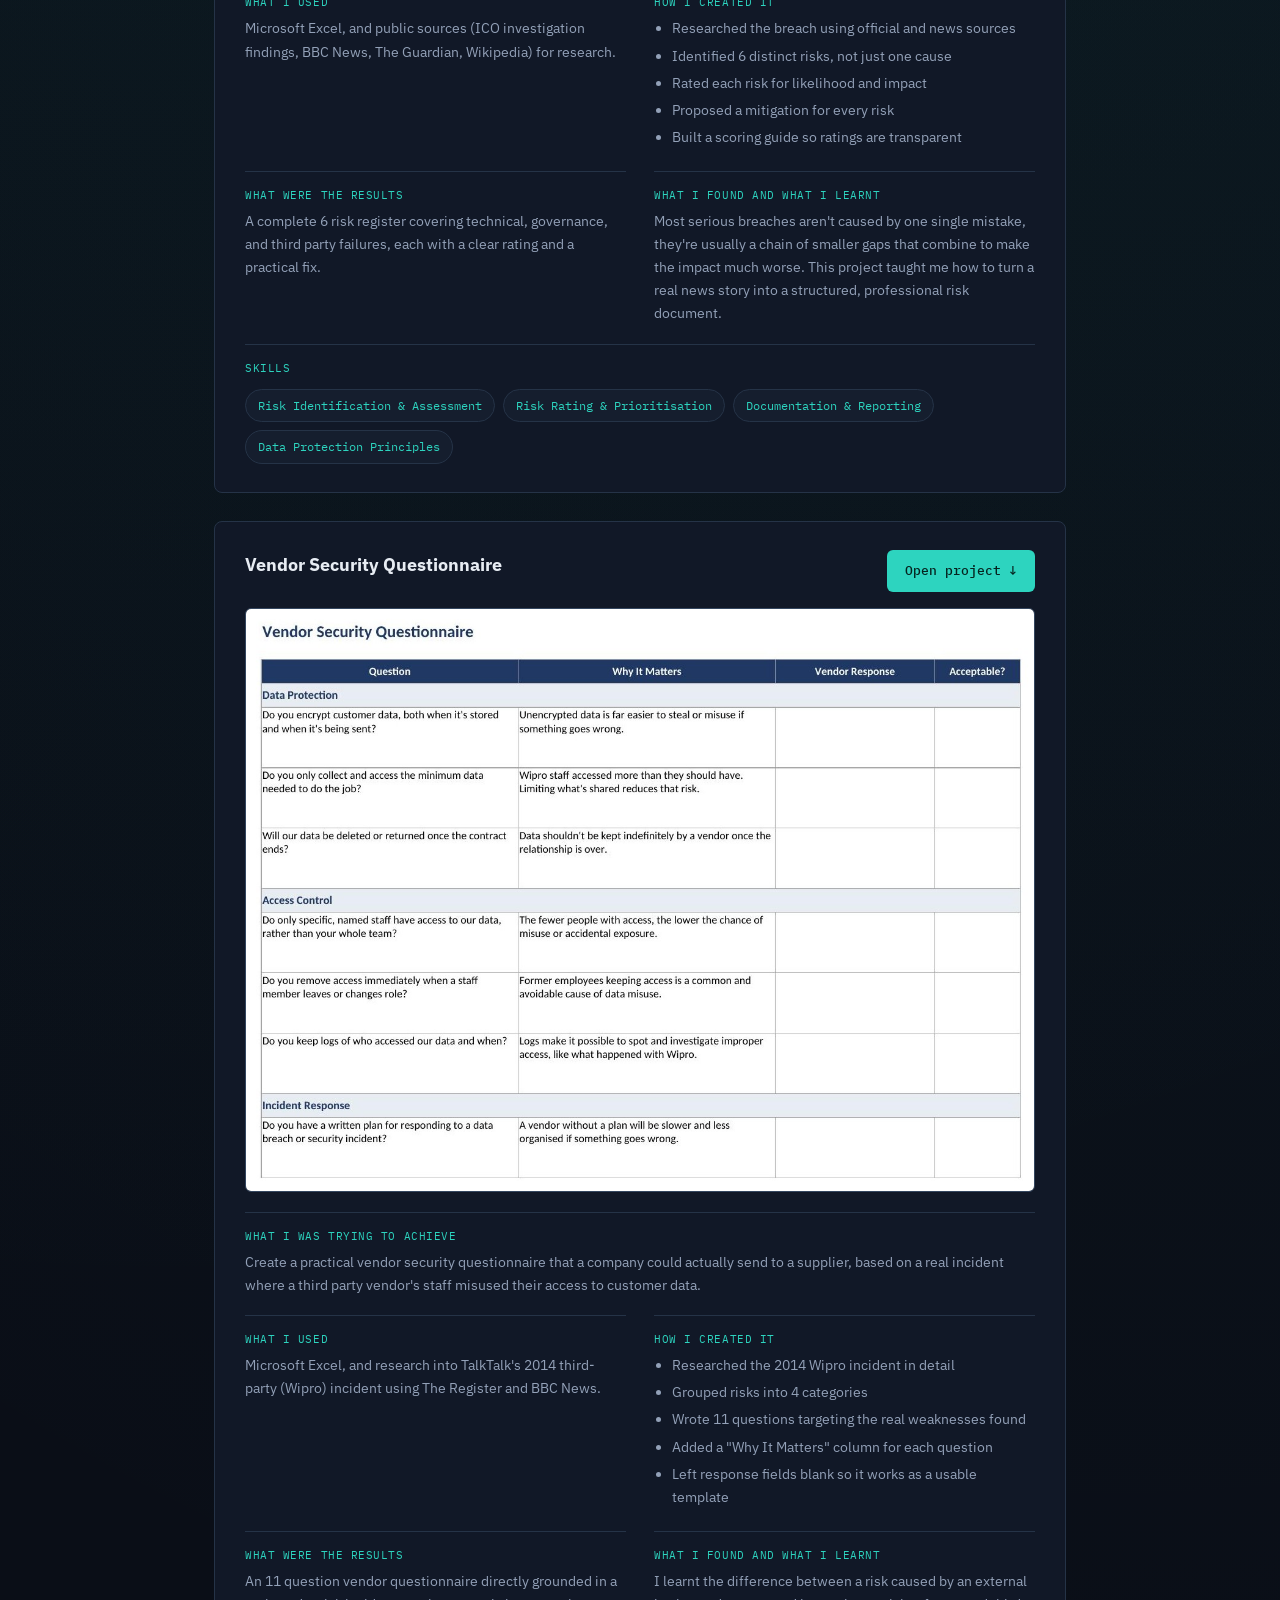
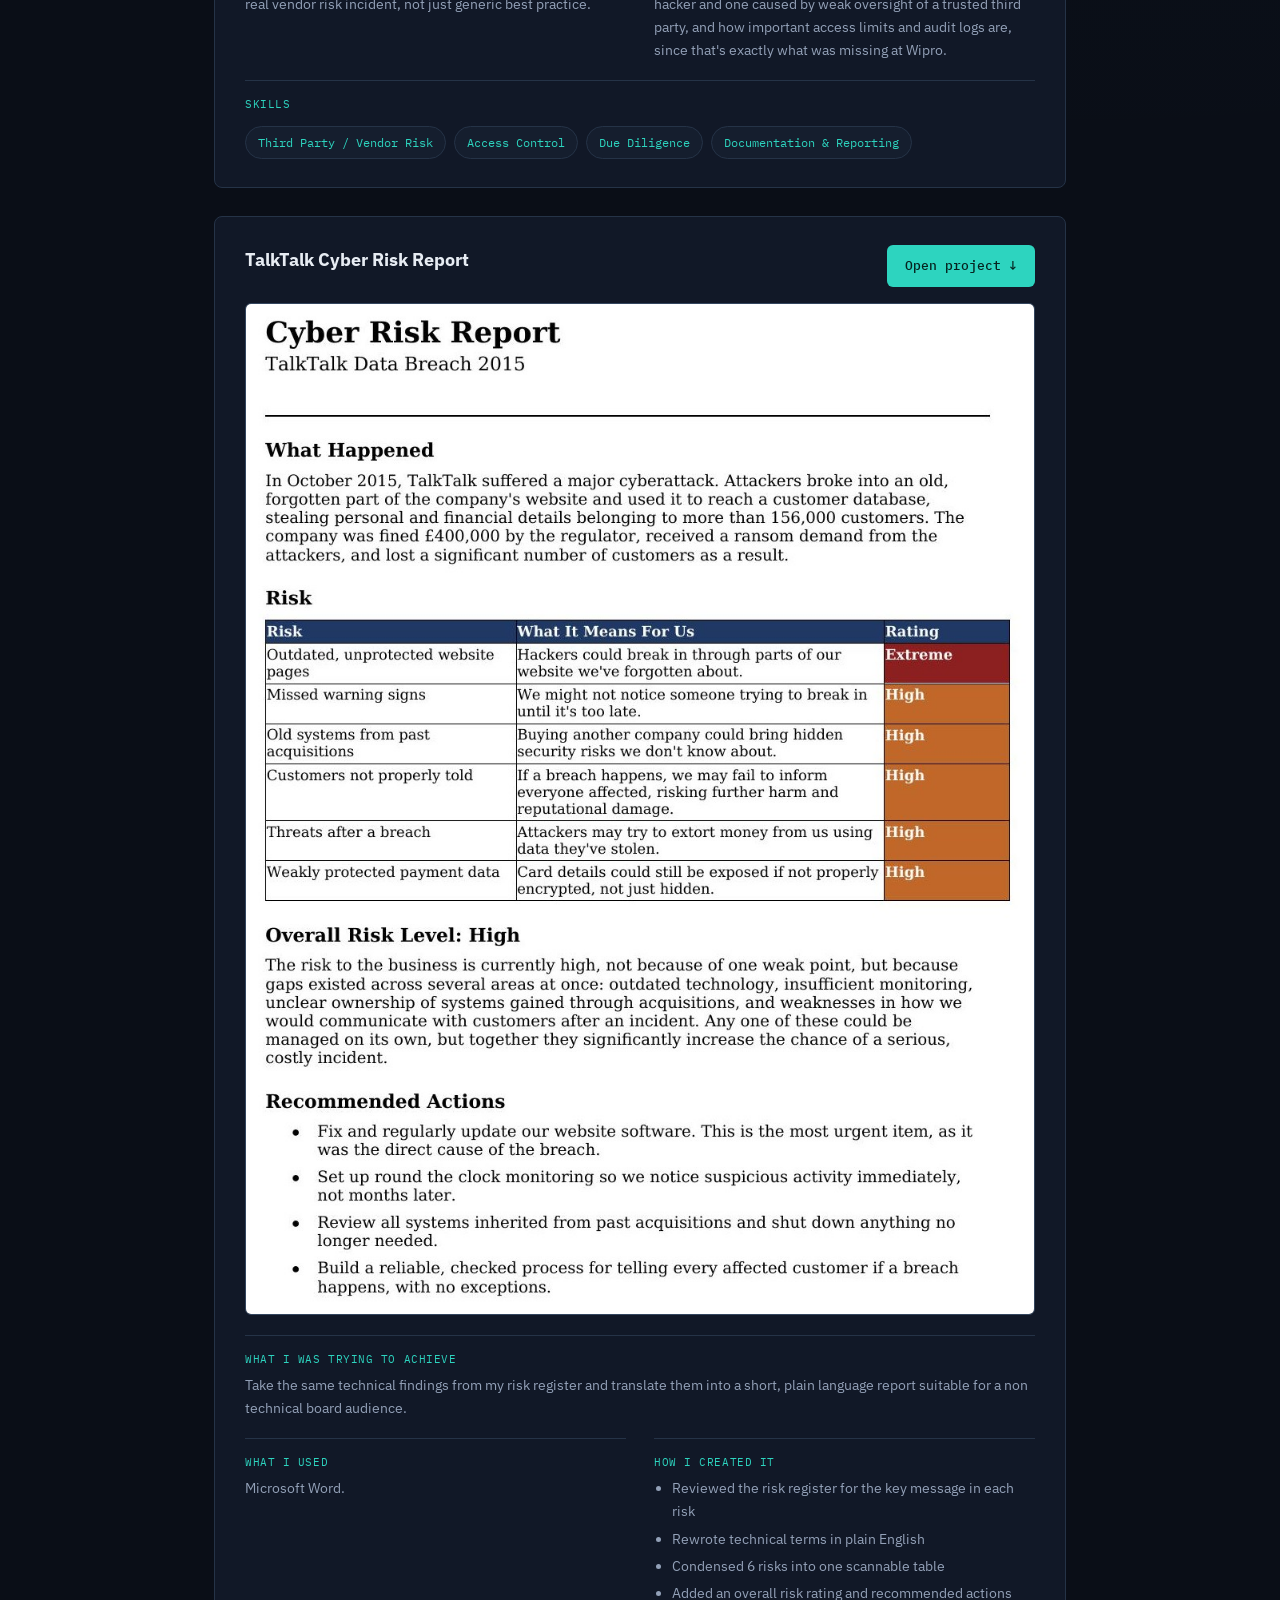
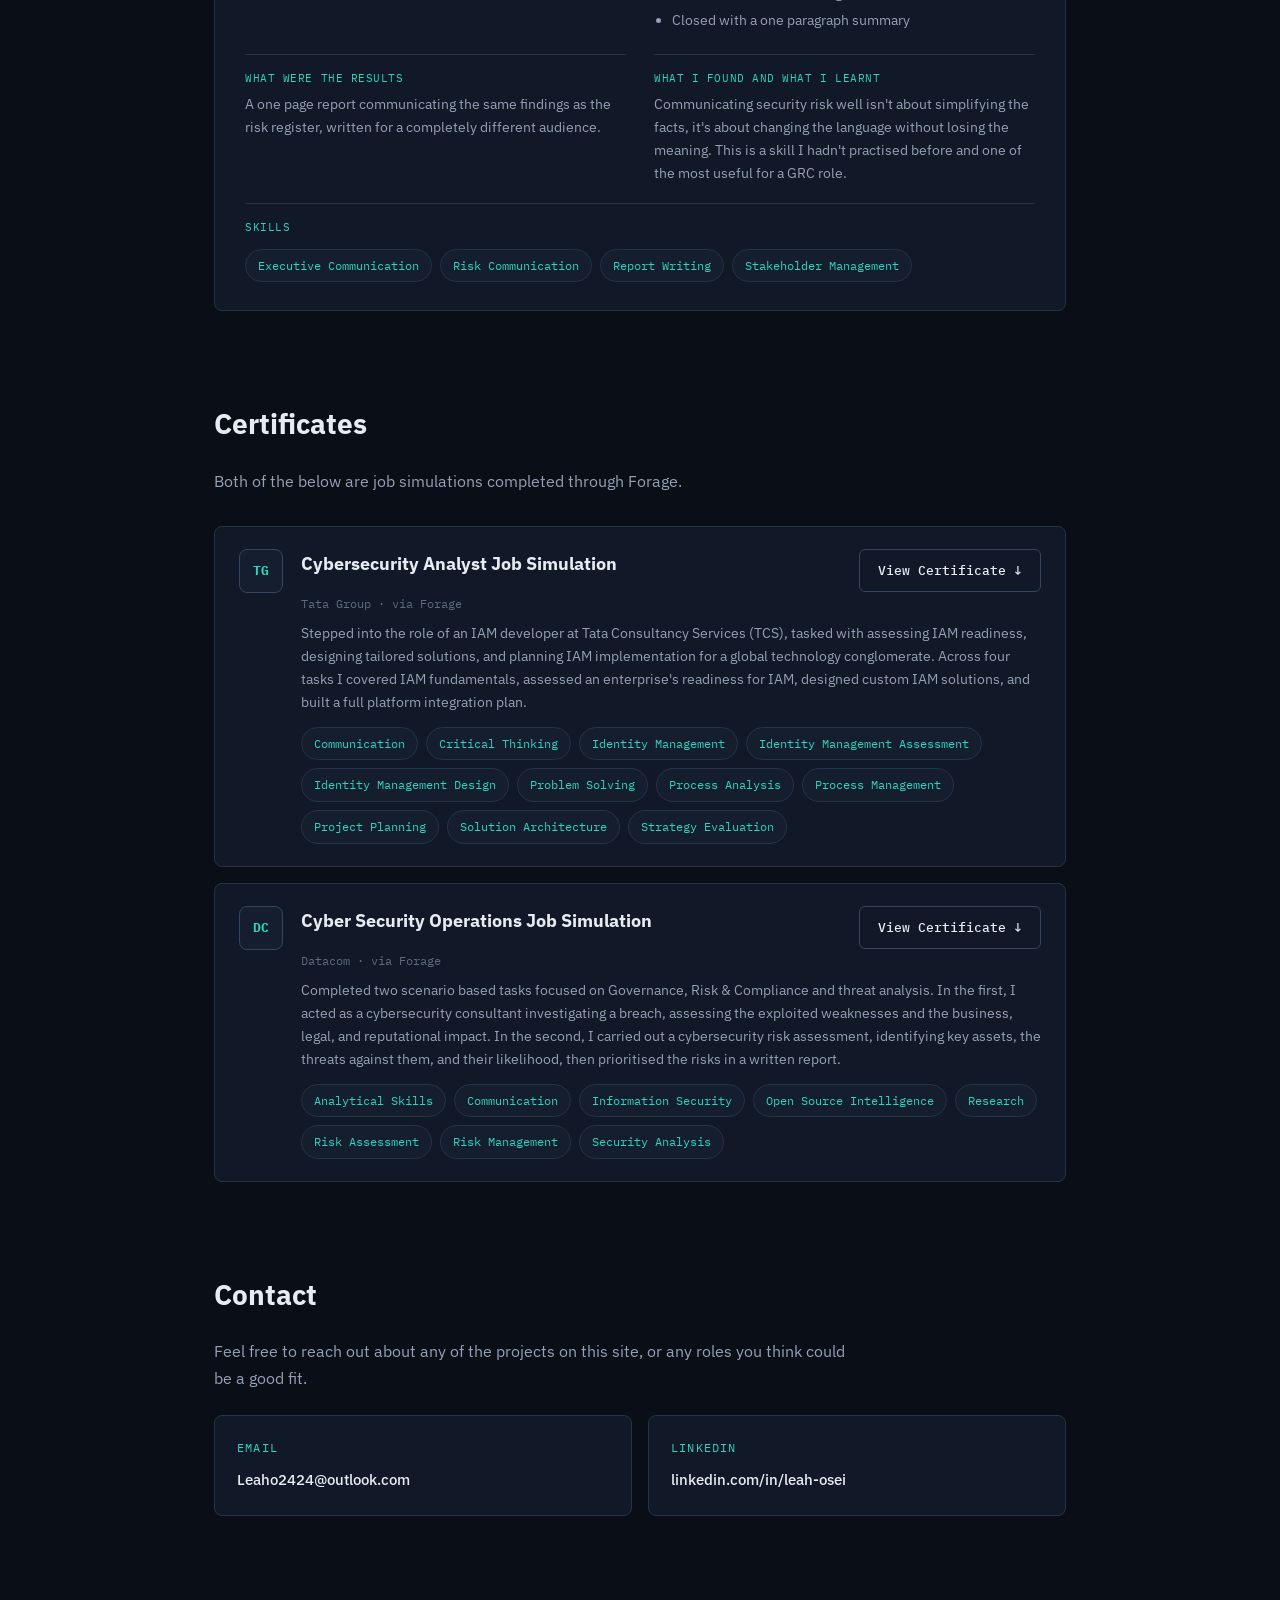
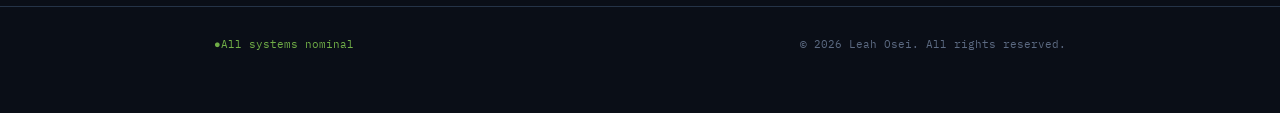
==== commit dfda53cc: "Revise About Me section for clarity and detail Updated the About Me section to reflect a focus on Go" ====
--- a/index-3.html
+++ b/index-3.html
@@ -48,10 +48,11 @@
   <section id="about">
     <h2>About Me</h2>
     <p class="lead">
-      I'm a Business Information Systems student with a growing focus on cybersecurity
-      governance, risk and compliance. My background is in systems analysis and business
-      processes, and I've built on that with independent, self directed security work to
-      prepare for a graduate role in the field.
+      I'm a Business Information Systems student with a growing focus on Governance, Risk
+      and Compliance. I've taken on independent GRC projects to build practical experience
+      including a risk register, a vendor security questionnaire, a board level cyber risk 
+      report prepare for a graduate role in the field preparing me for a graduate role in 
+      the field.
     </p>
     <p class="lead">
       I'm open to graduate opportunities in Governance, Risk and Compliance.
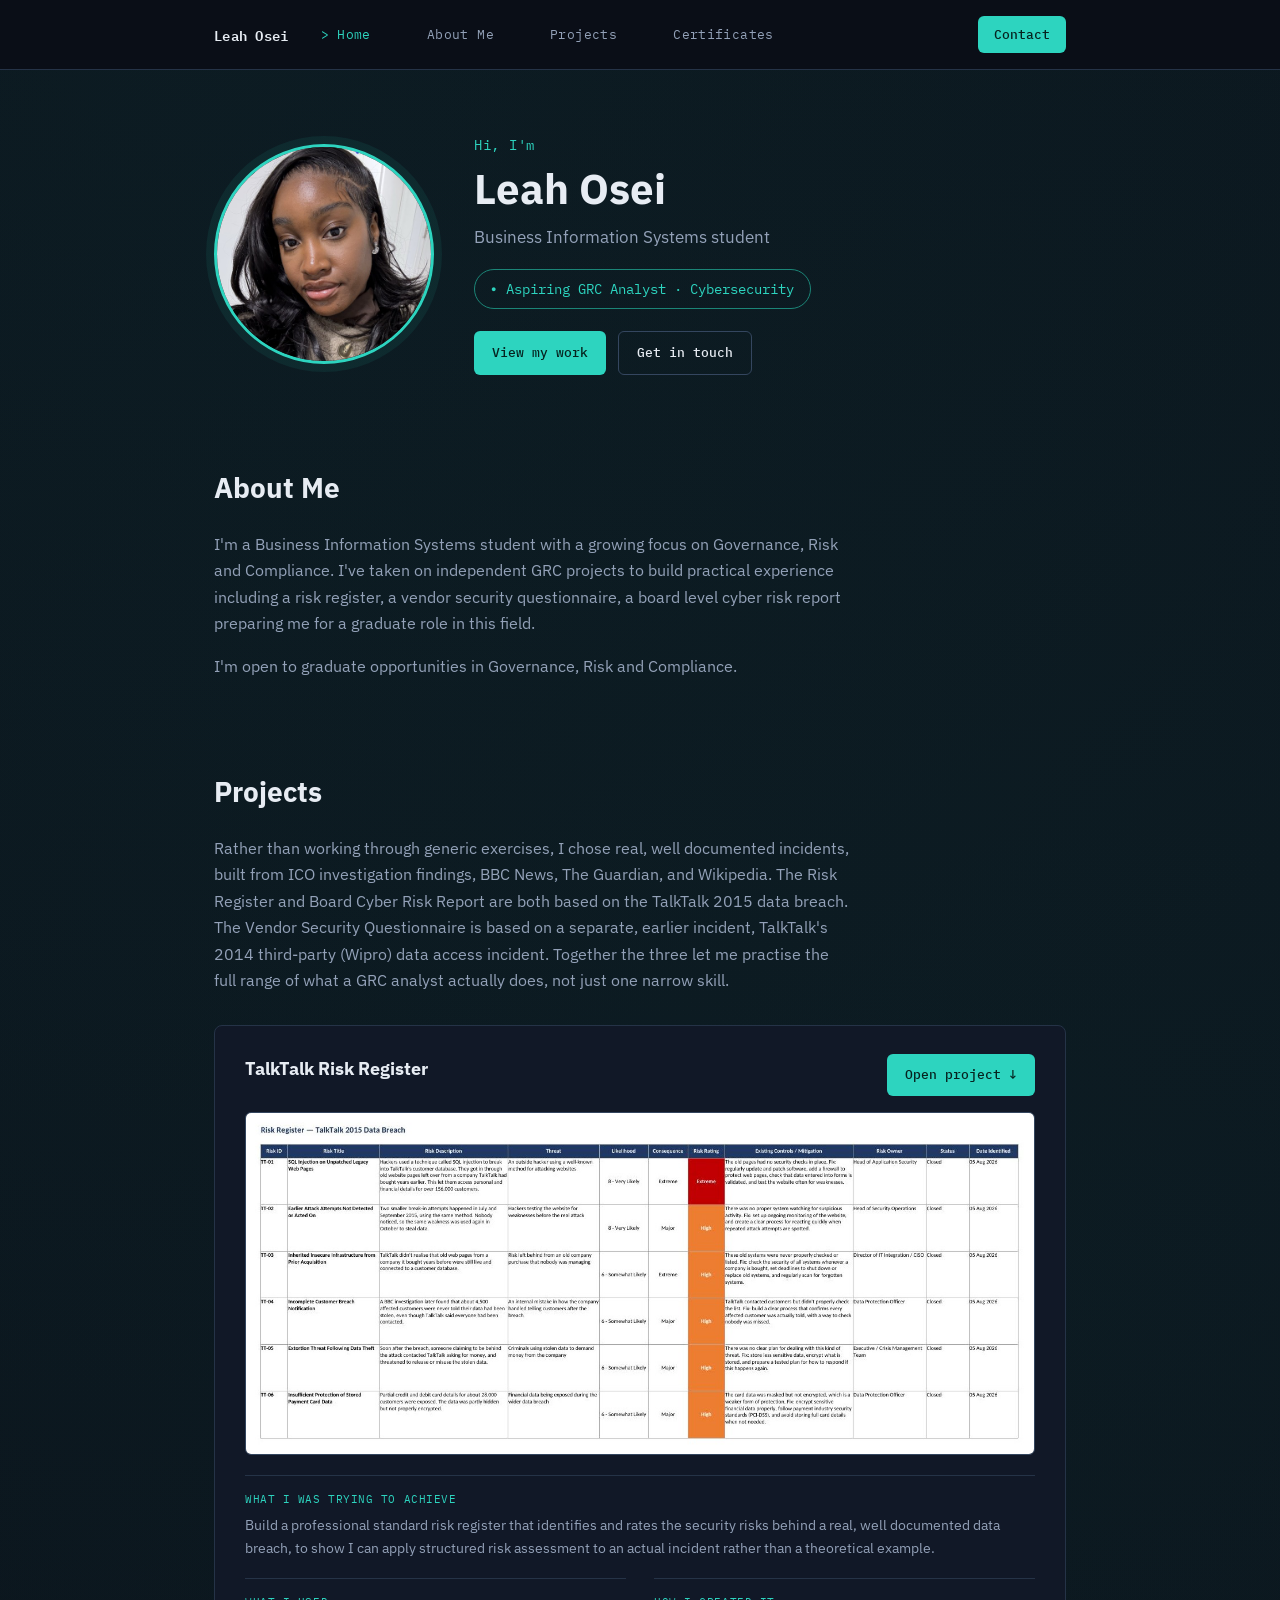
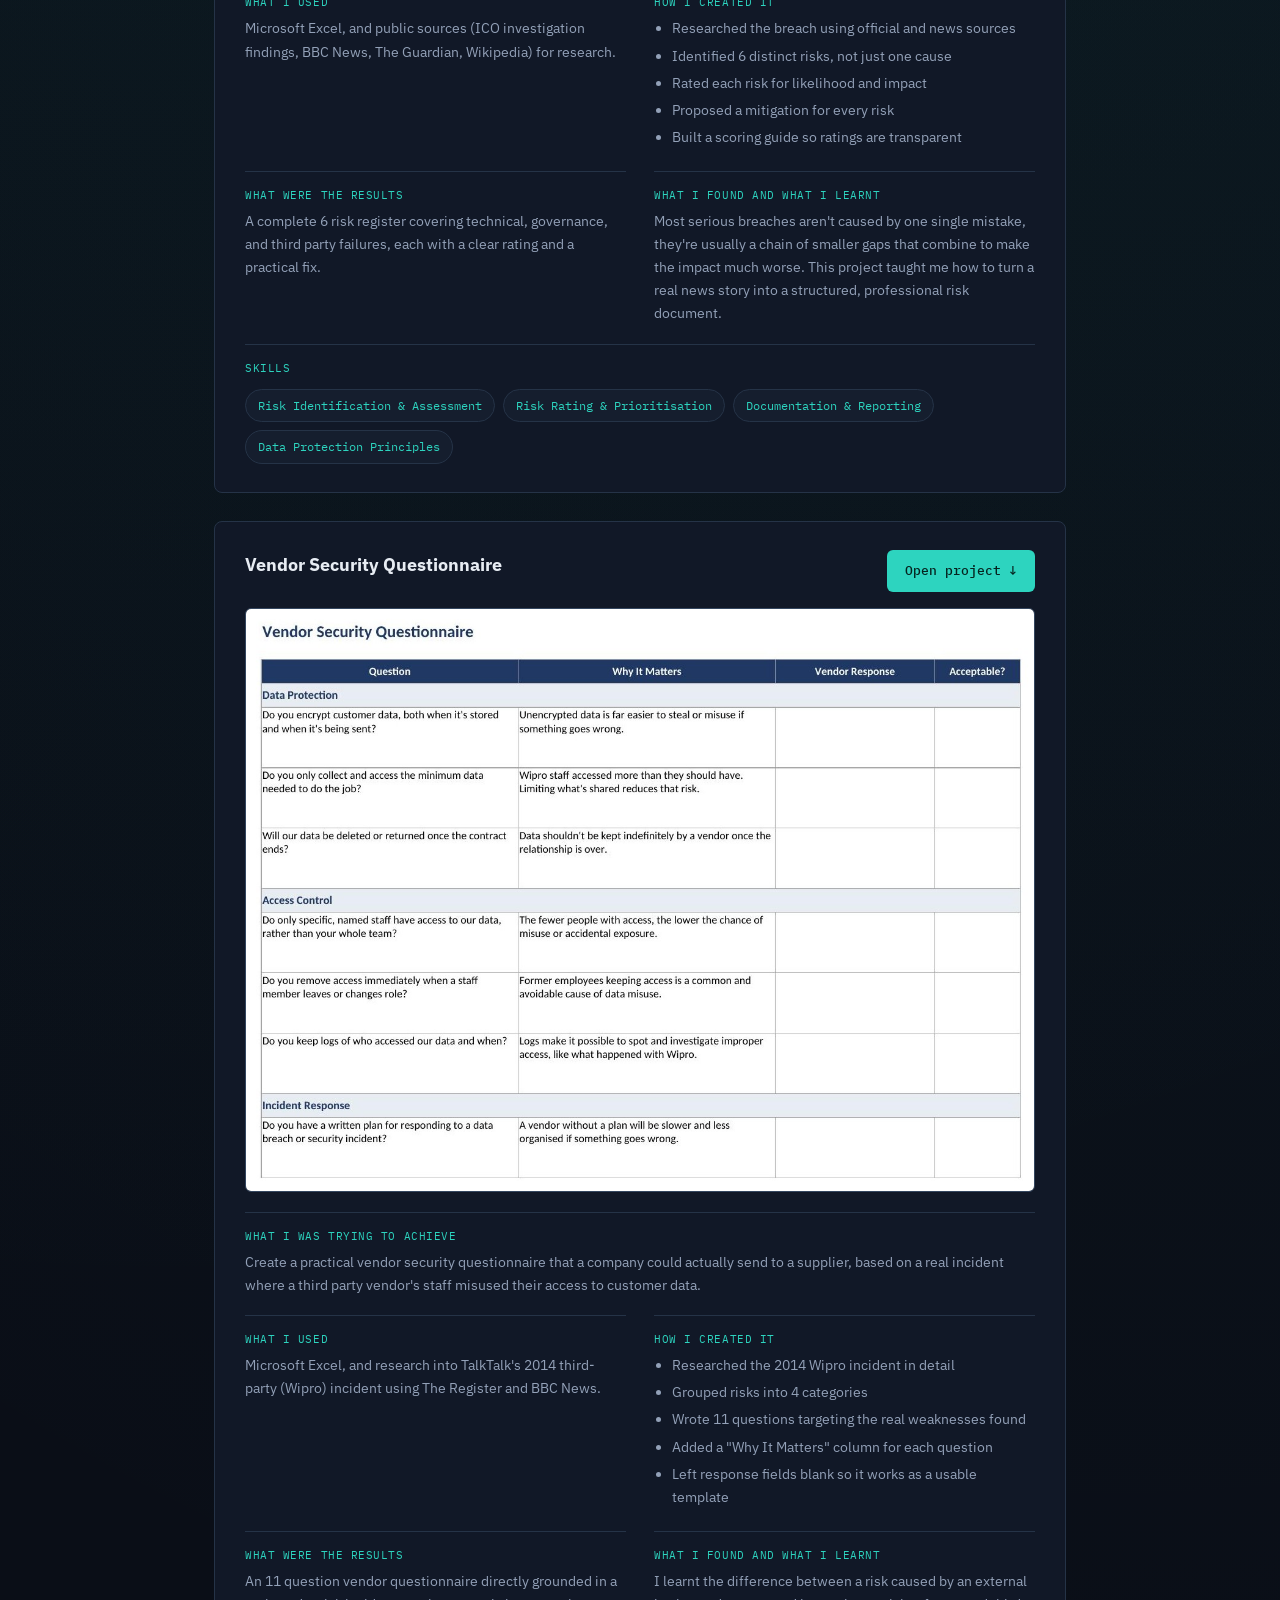
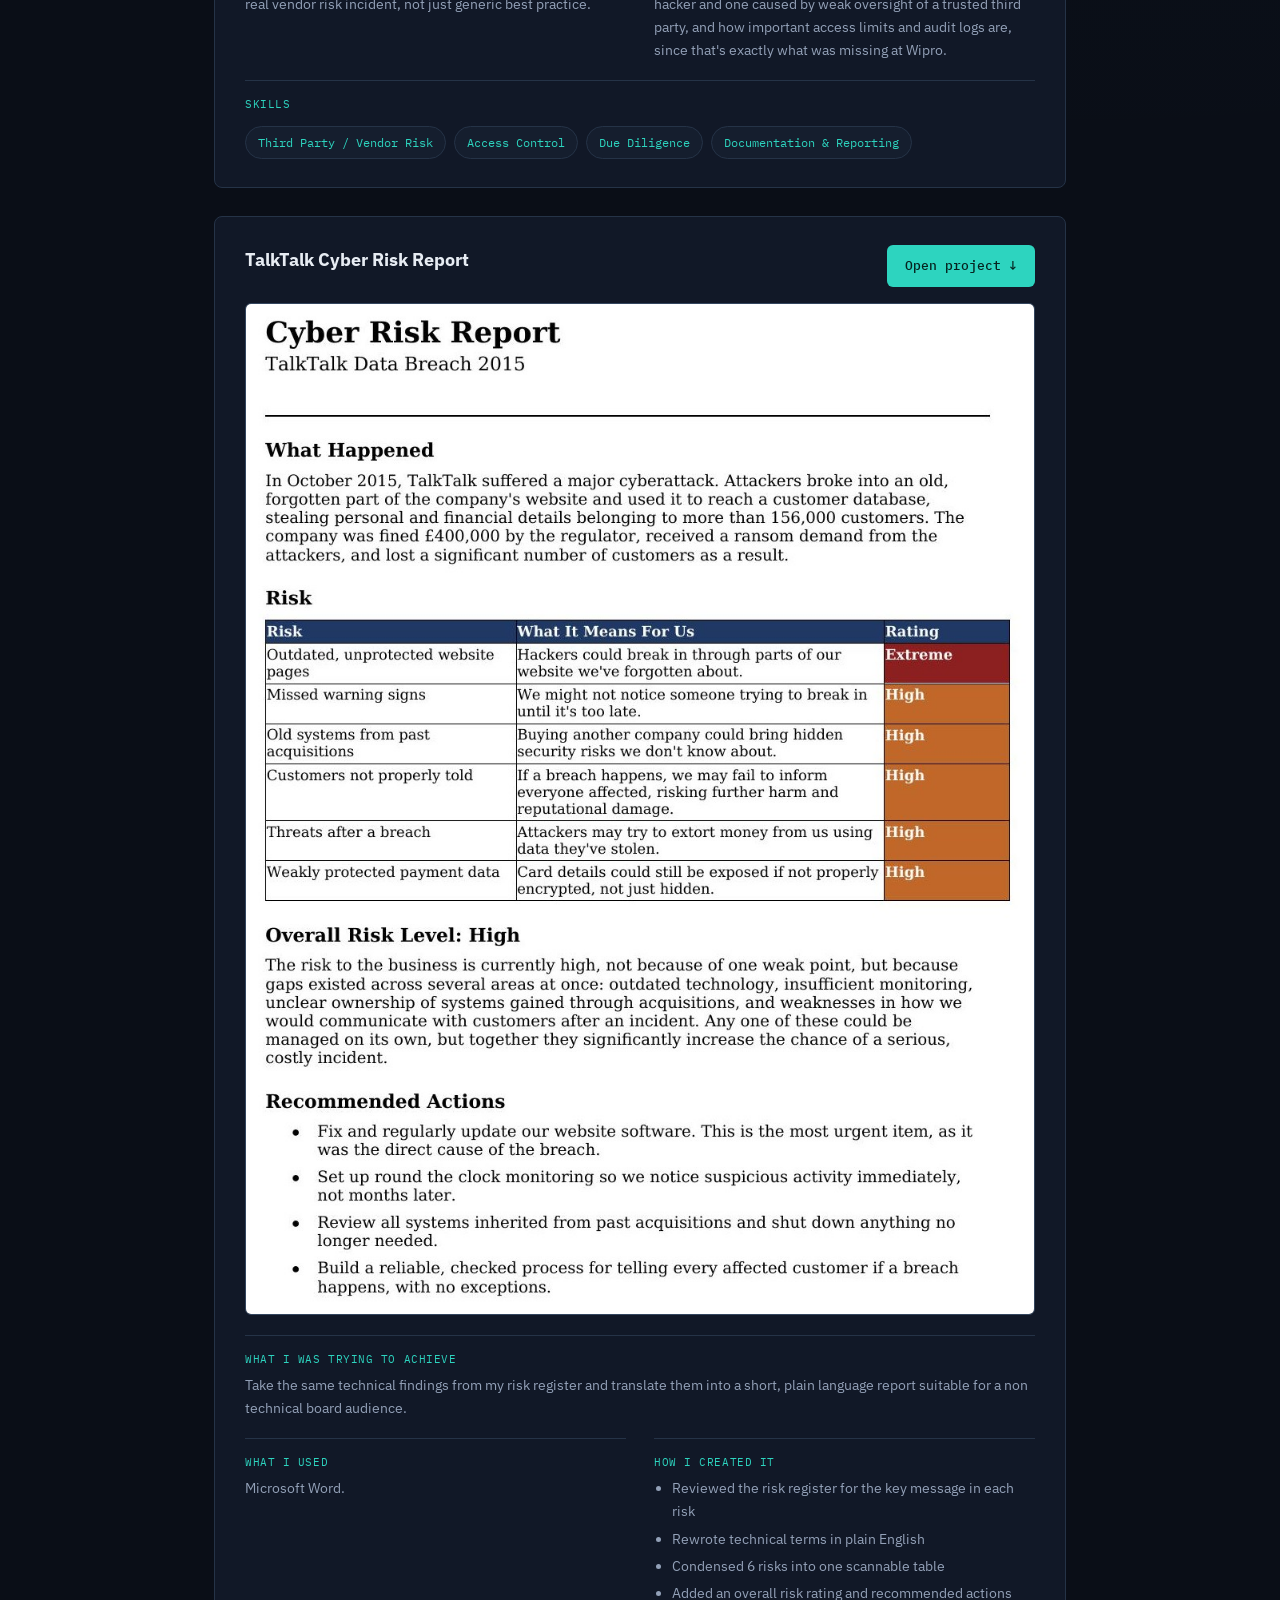
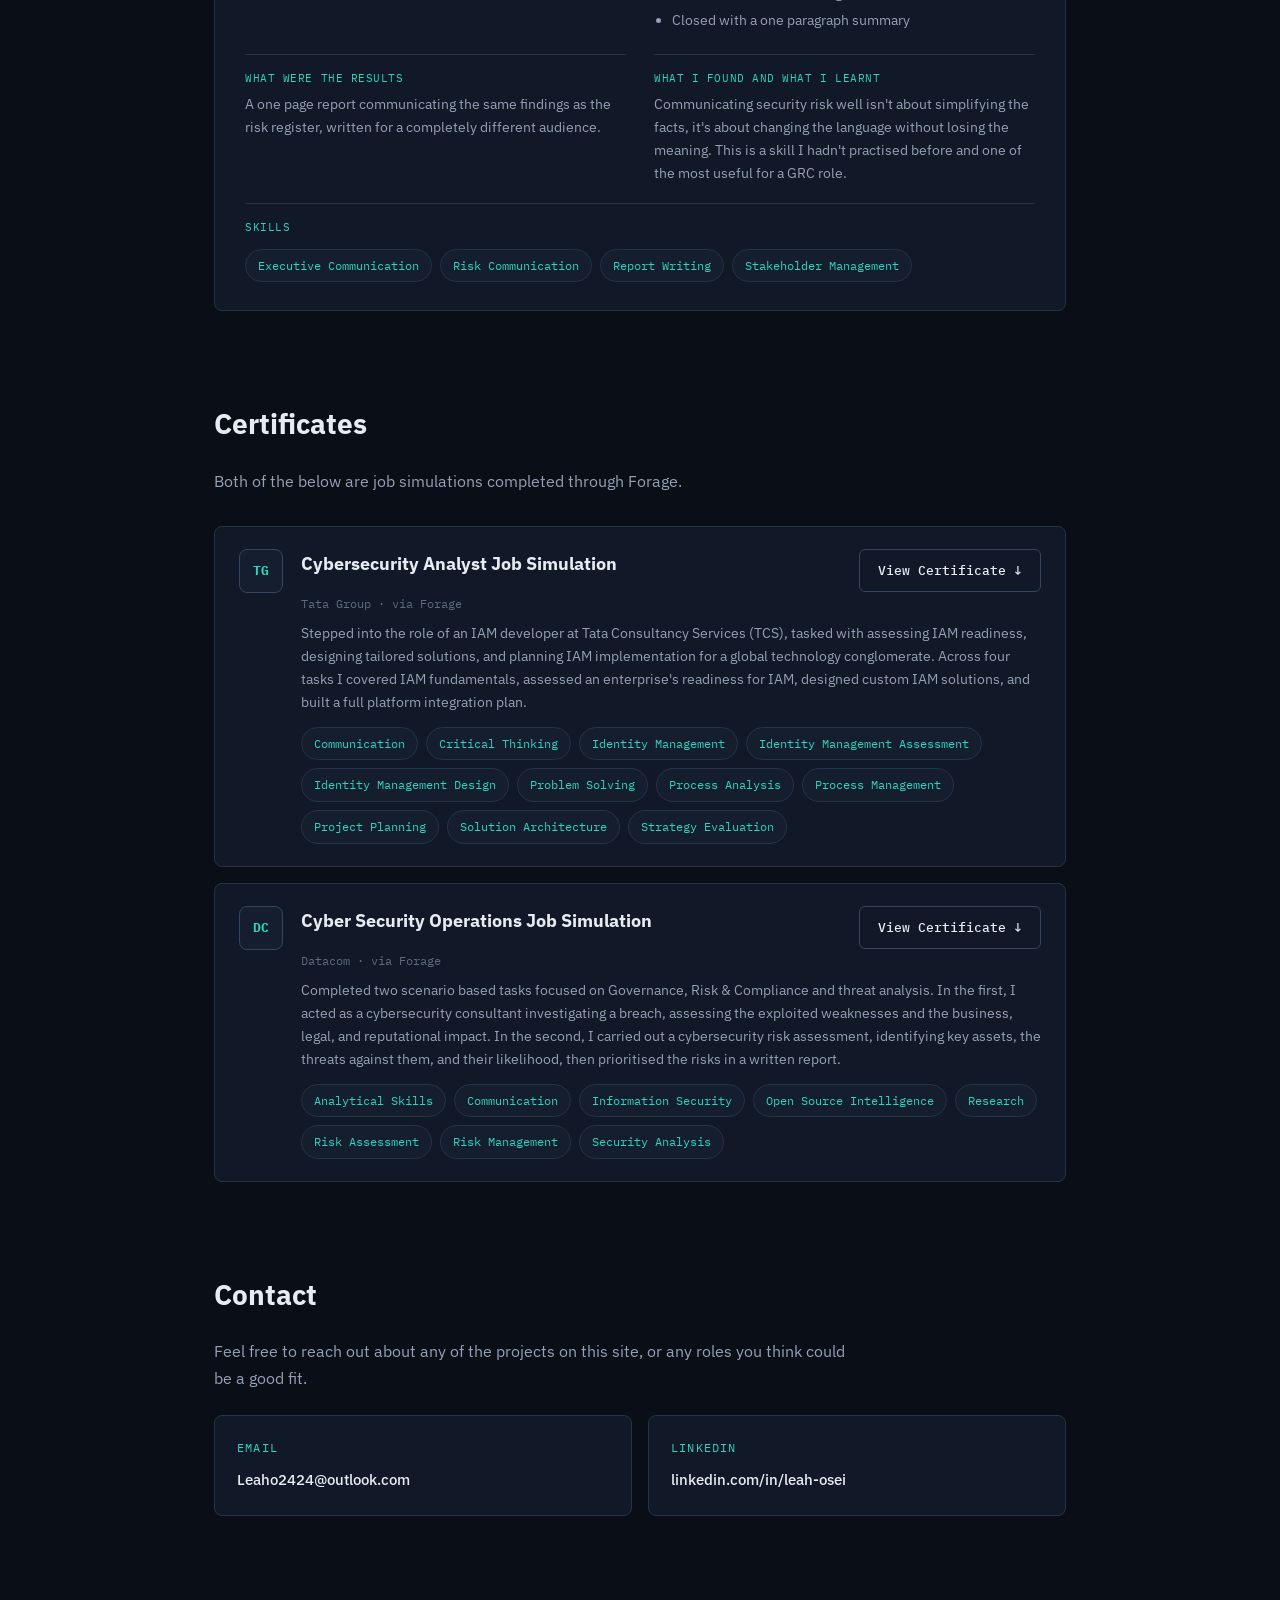
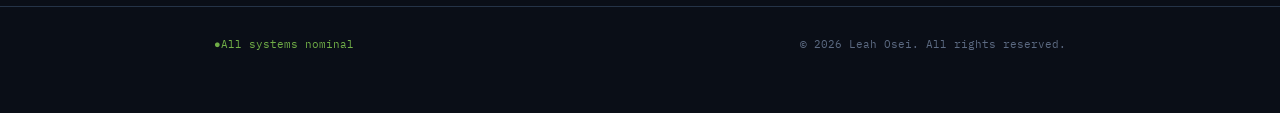
==== commit 5939beda: "Fix typo in business information description" ====
--- a/index-3.html
+++ b/index-3.html
@@ -51,8 +51,7 @@
       I'm a Business Information Systems student with a growing focus on Governance, Risk
       and Compliance. I've taken on independent GRC projects to build practical experience
       including a risk register, a vendor security questionnaire, a board level cyber risk 
-      report prepare for a graduate role in the field preparing me for a graduate role in 
-      the field.
+      report preparing me for a graduate role in this field.
     </p>
     <p class="lead">
       I'm open to graduate opportunities in Governance, Risk and Compliance.
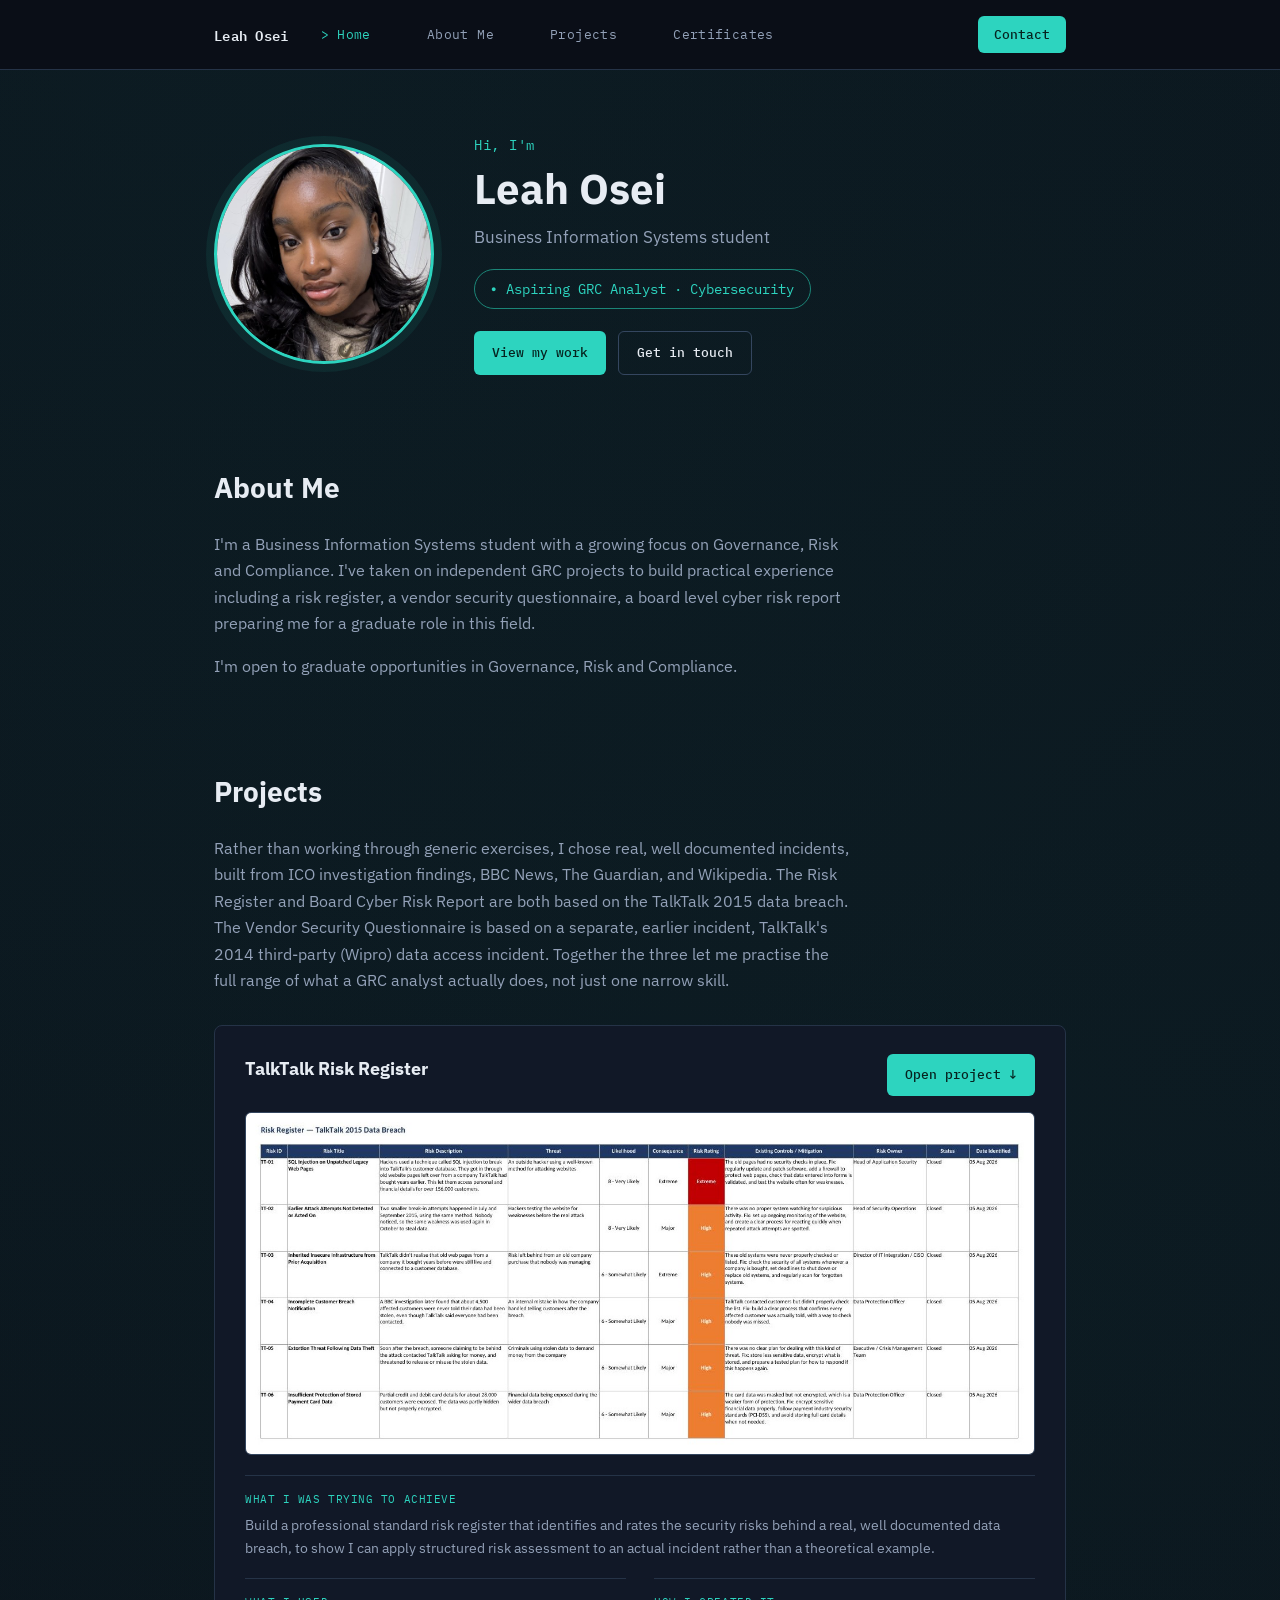
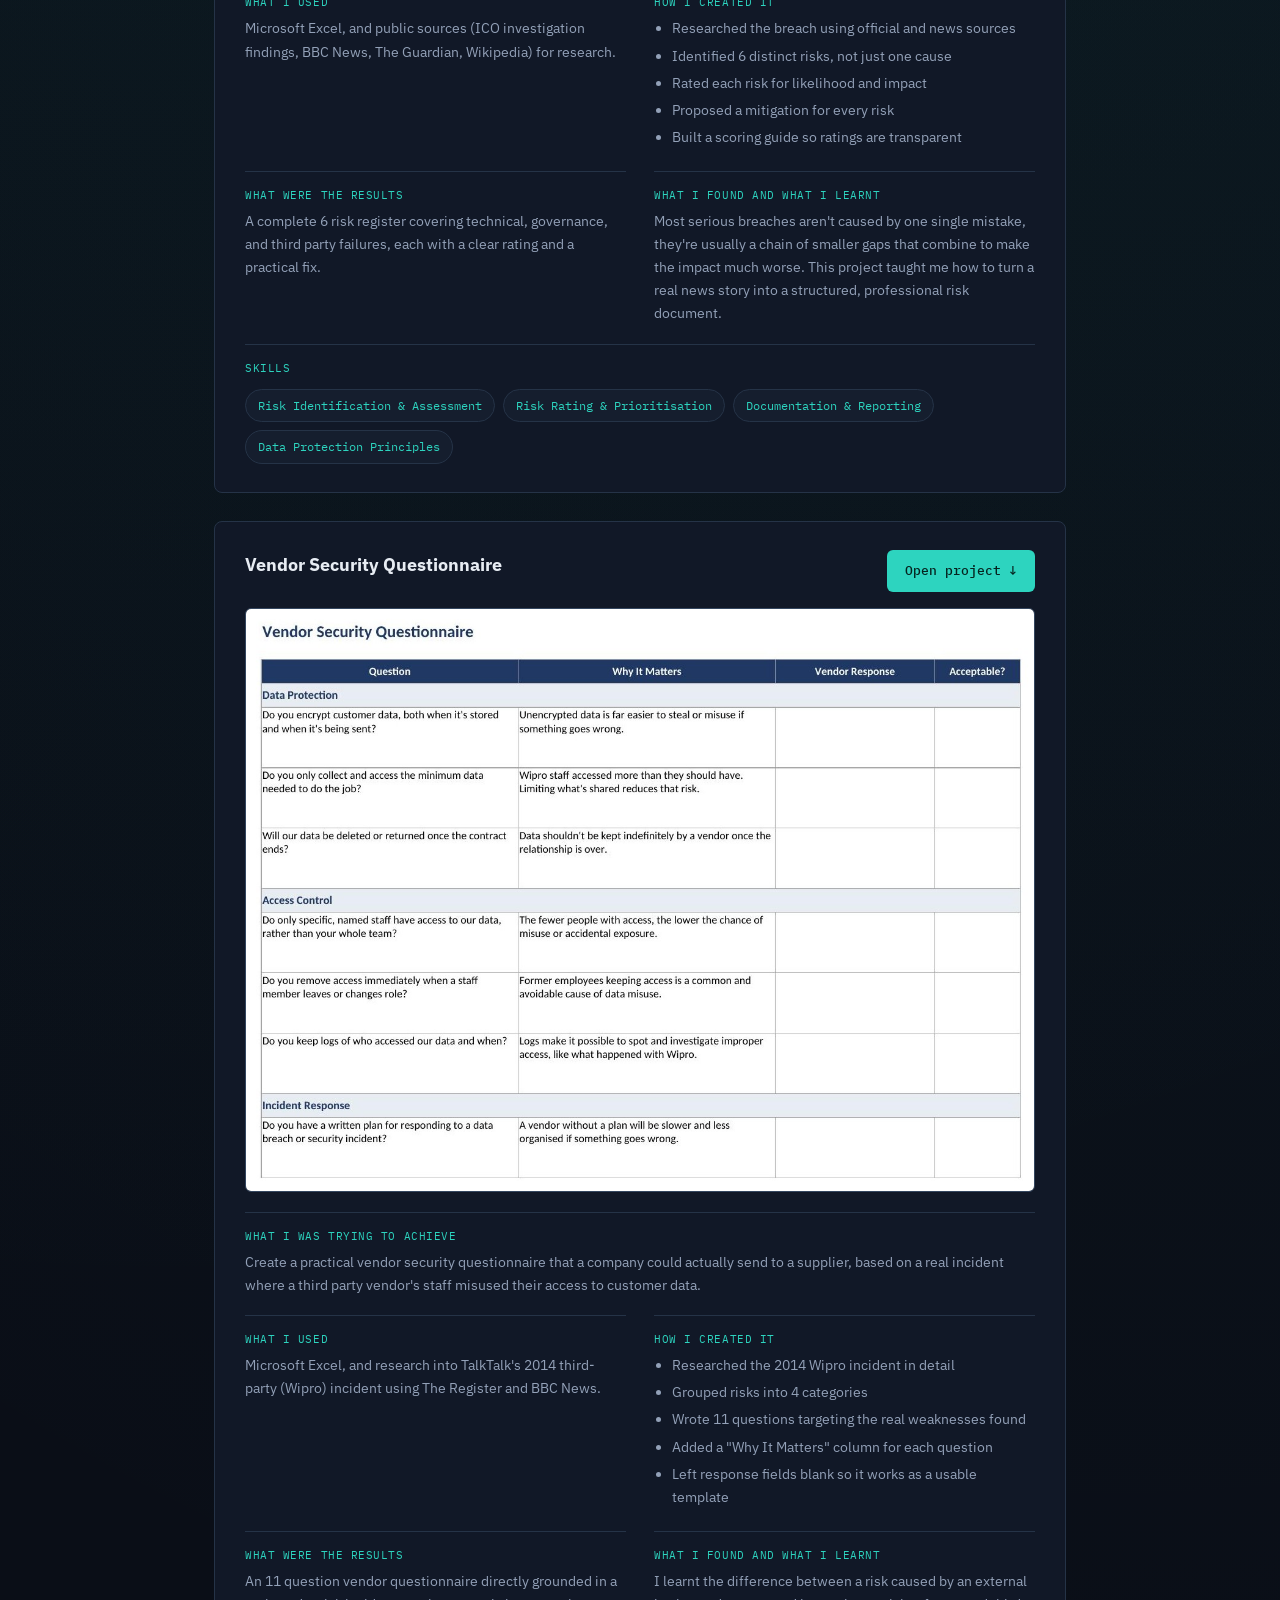
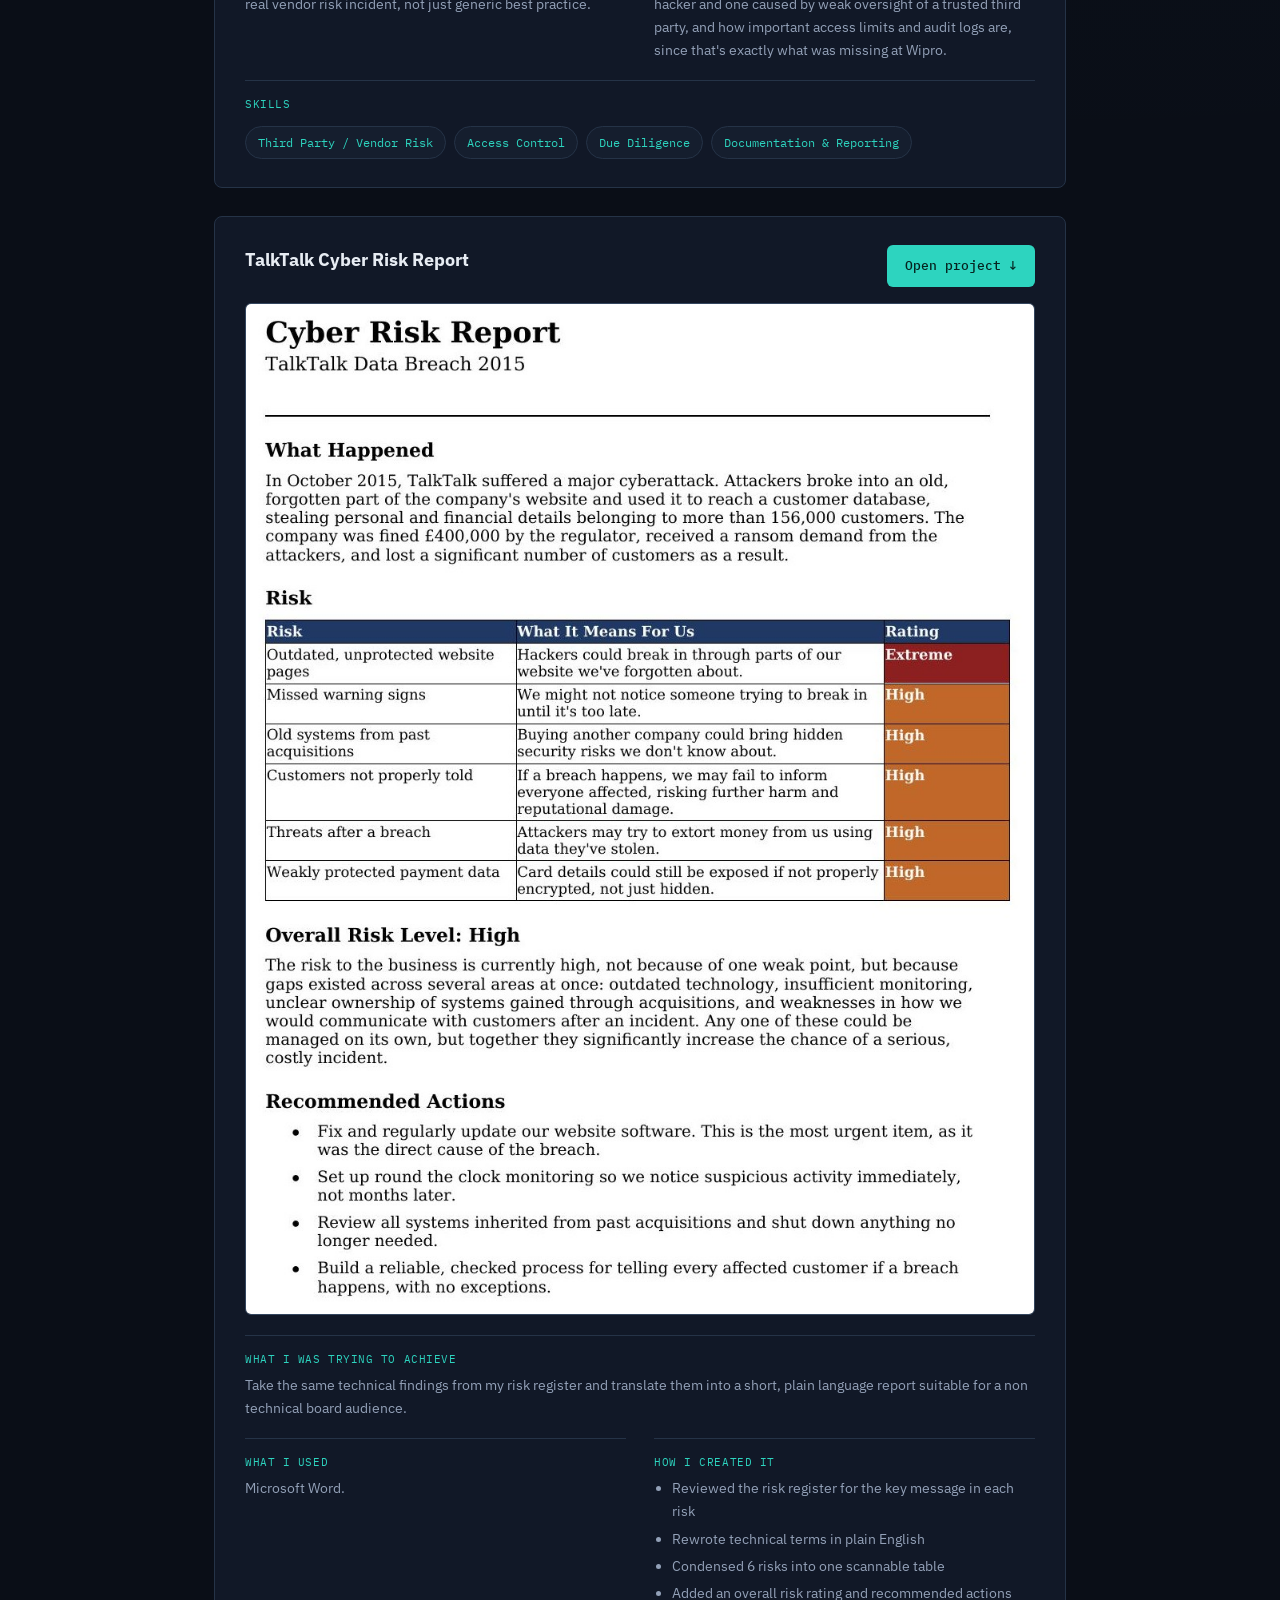
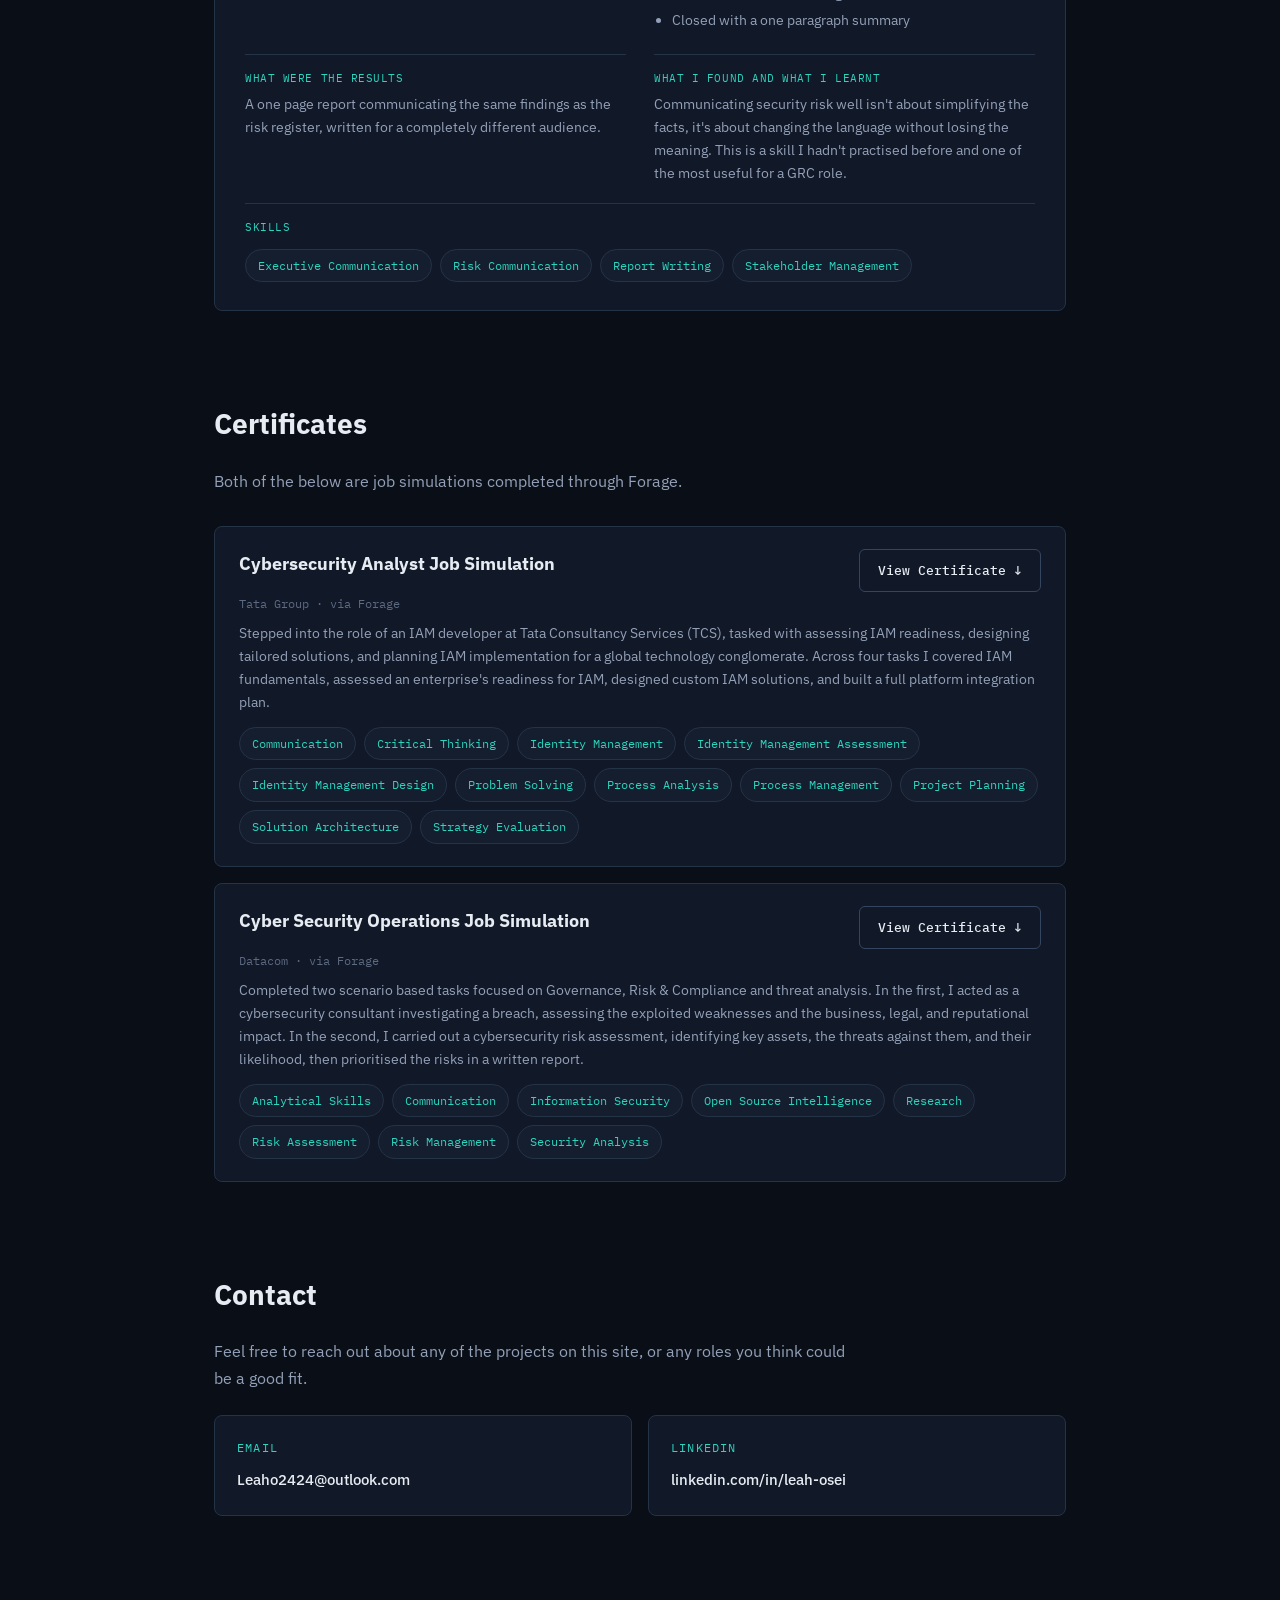
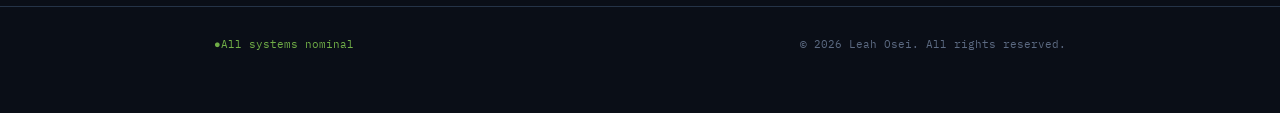
==== commit 0d95315b: "Remove certificate icons from job simulation cards Removed certificate icons from the job simulation" ====
--- a/index-3.html
+++ b/index-3.html
@@ -226,7 +226,6 @@
     <p class="lead" style="margin-bottom:32px;">Both of the below are job simulations completed through Forage.</p>
 
     <div class="cert-card">
-      <div class="cert-icon">TG</div>
       <div style="flex:1;">
         <div class="card-top" style="margin-bottom:2px;">
           <h3>Cybersecurity Analyst Job Simulation</h3>
@@ -257,7 +256,6 @@
     </div>
 
     <div class="cert-card">
-      <div class="cert-icon">DC</div>
       <div style="flex:1;">
         <div class="card-top" style="margin-bottom:2px;">
           <h3>Cyber Security Operations Job Simulation</h3>
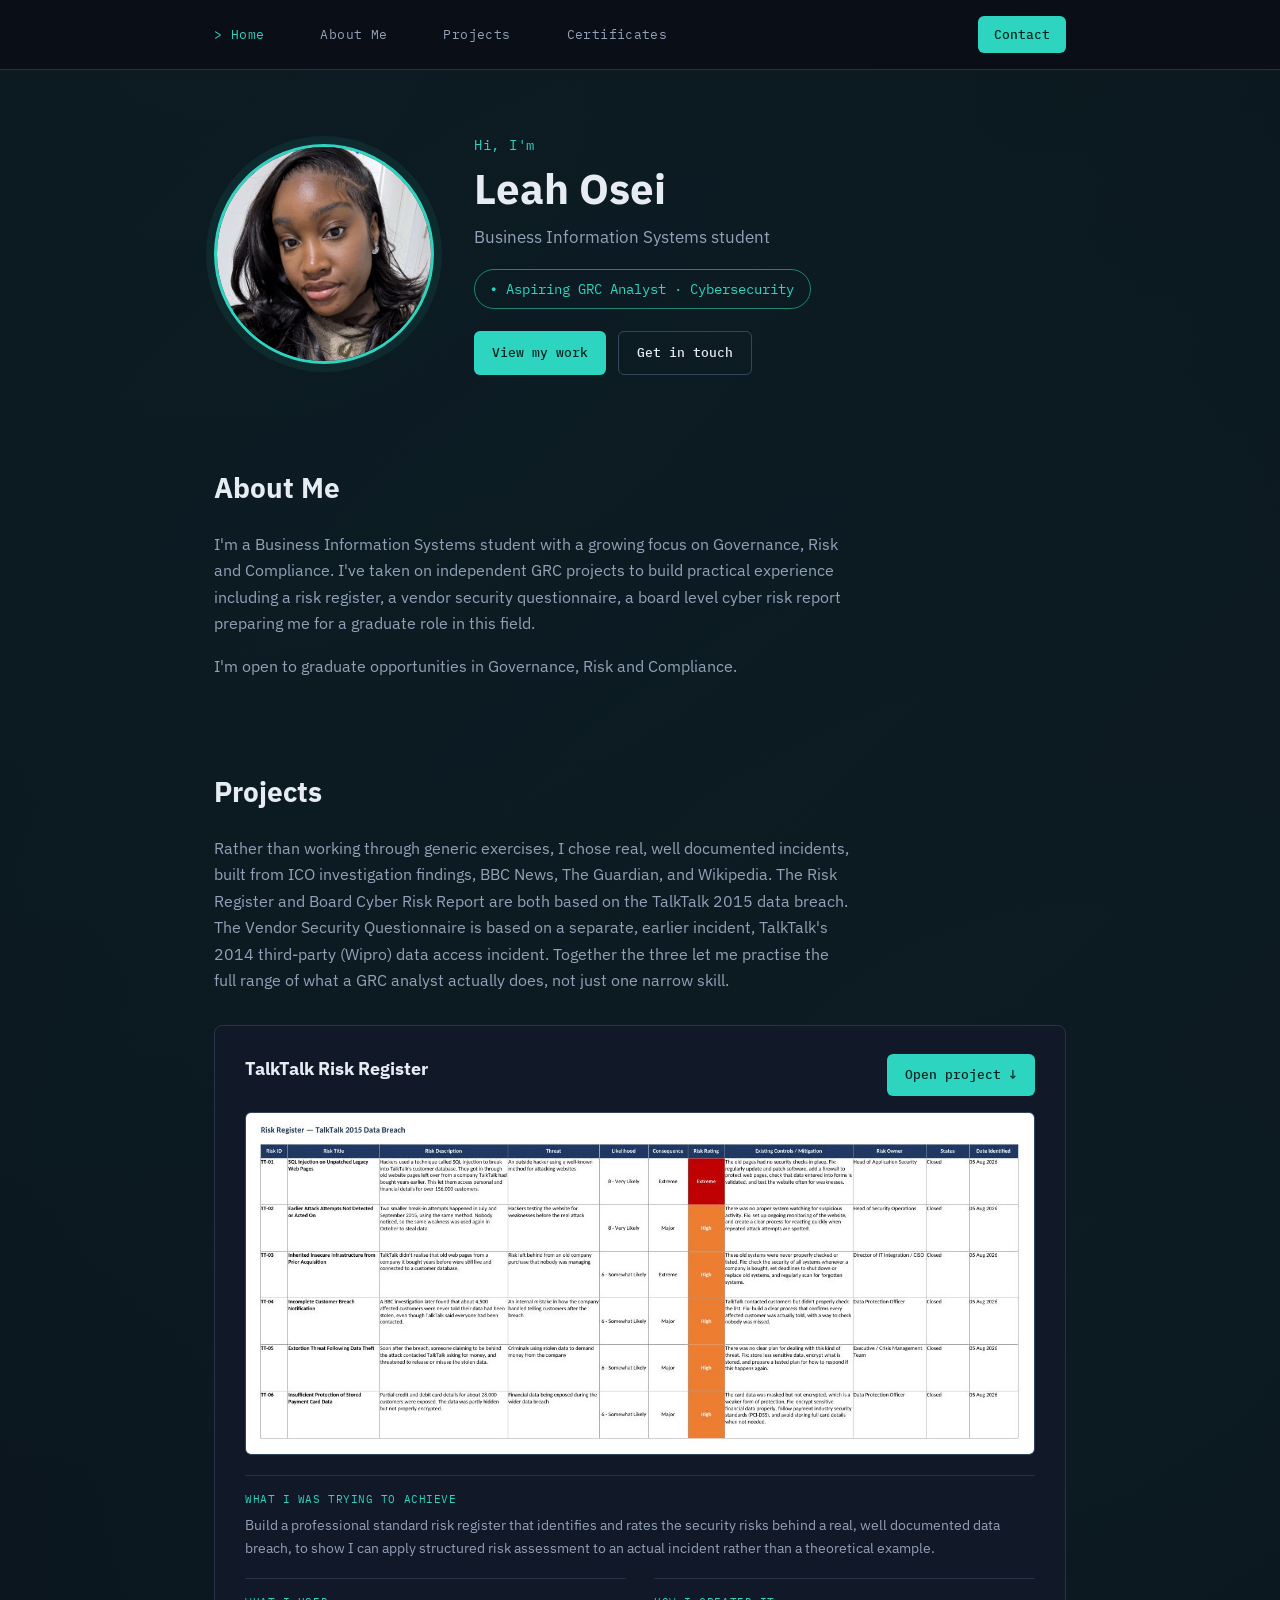
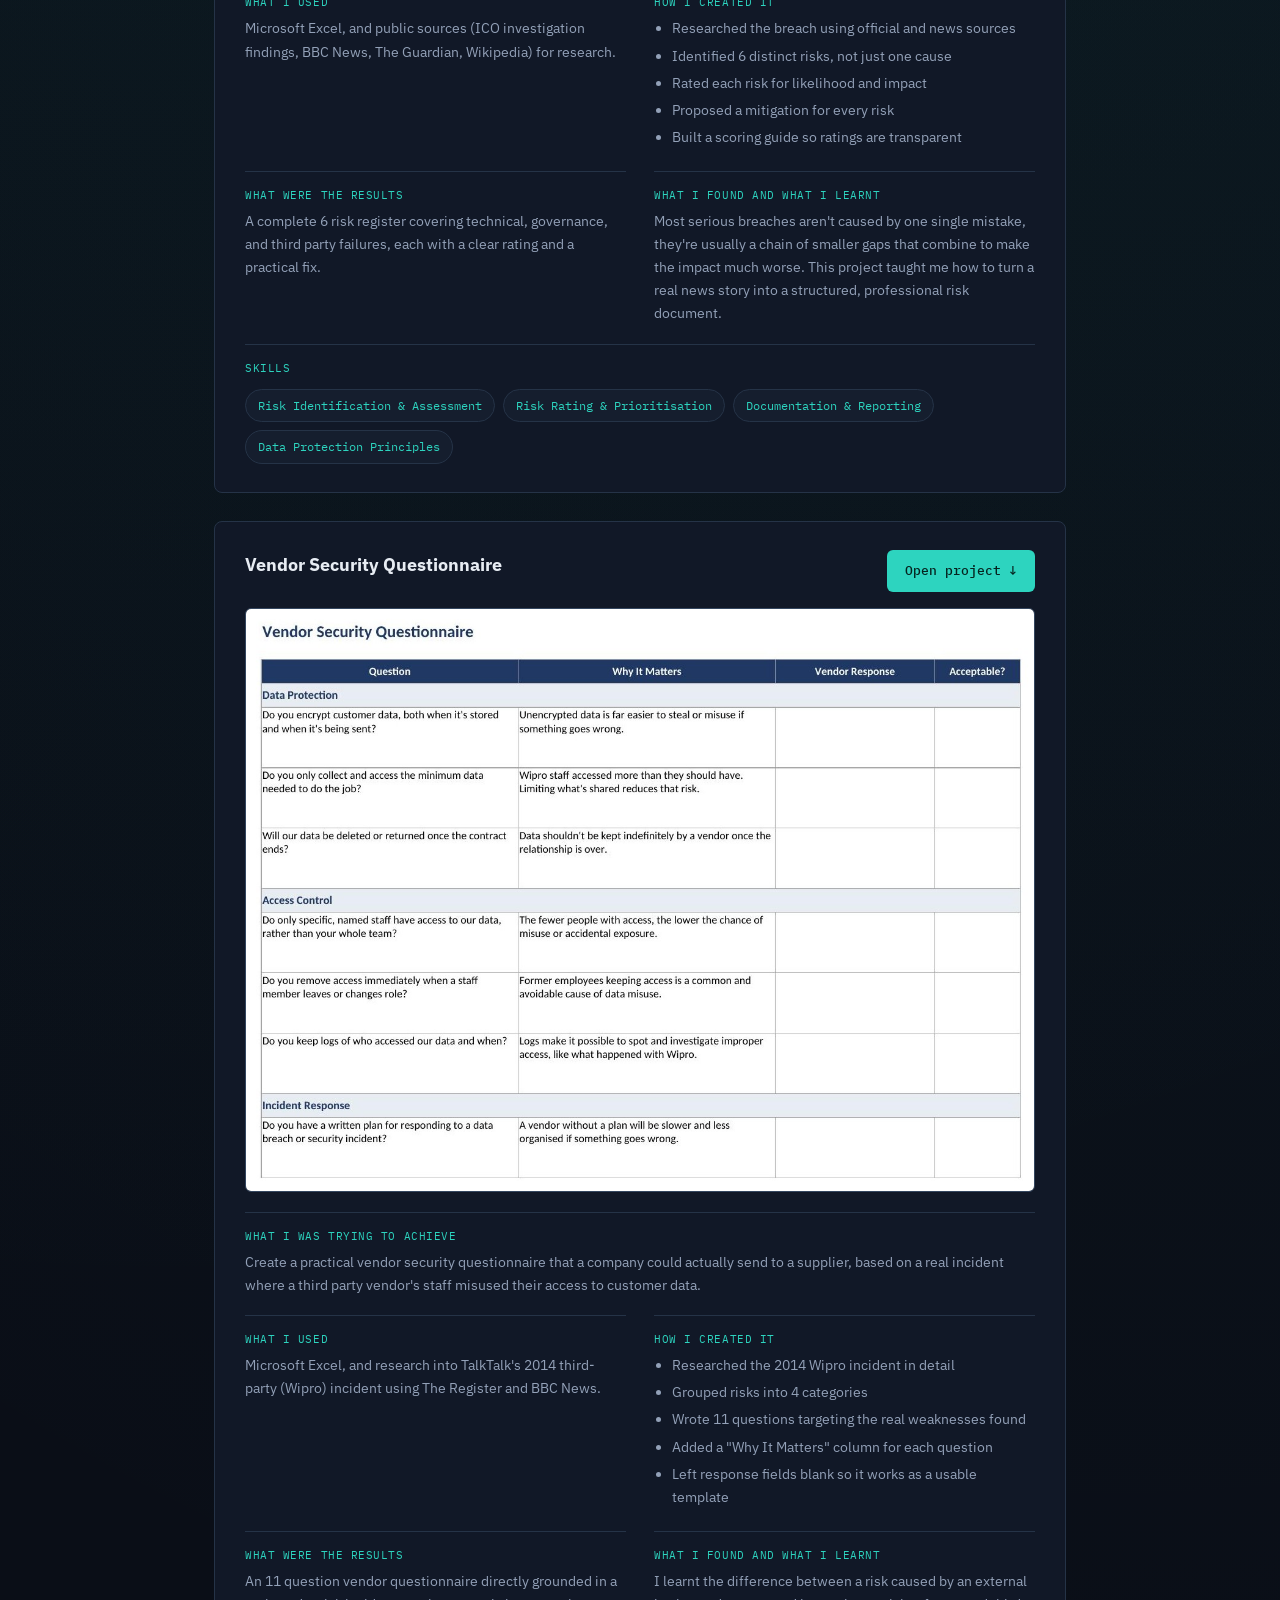
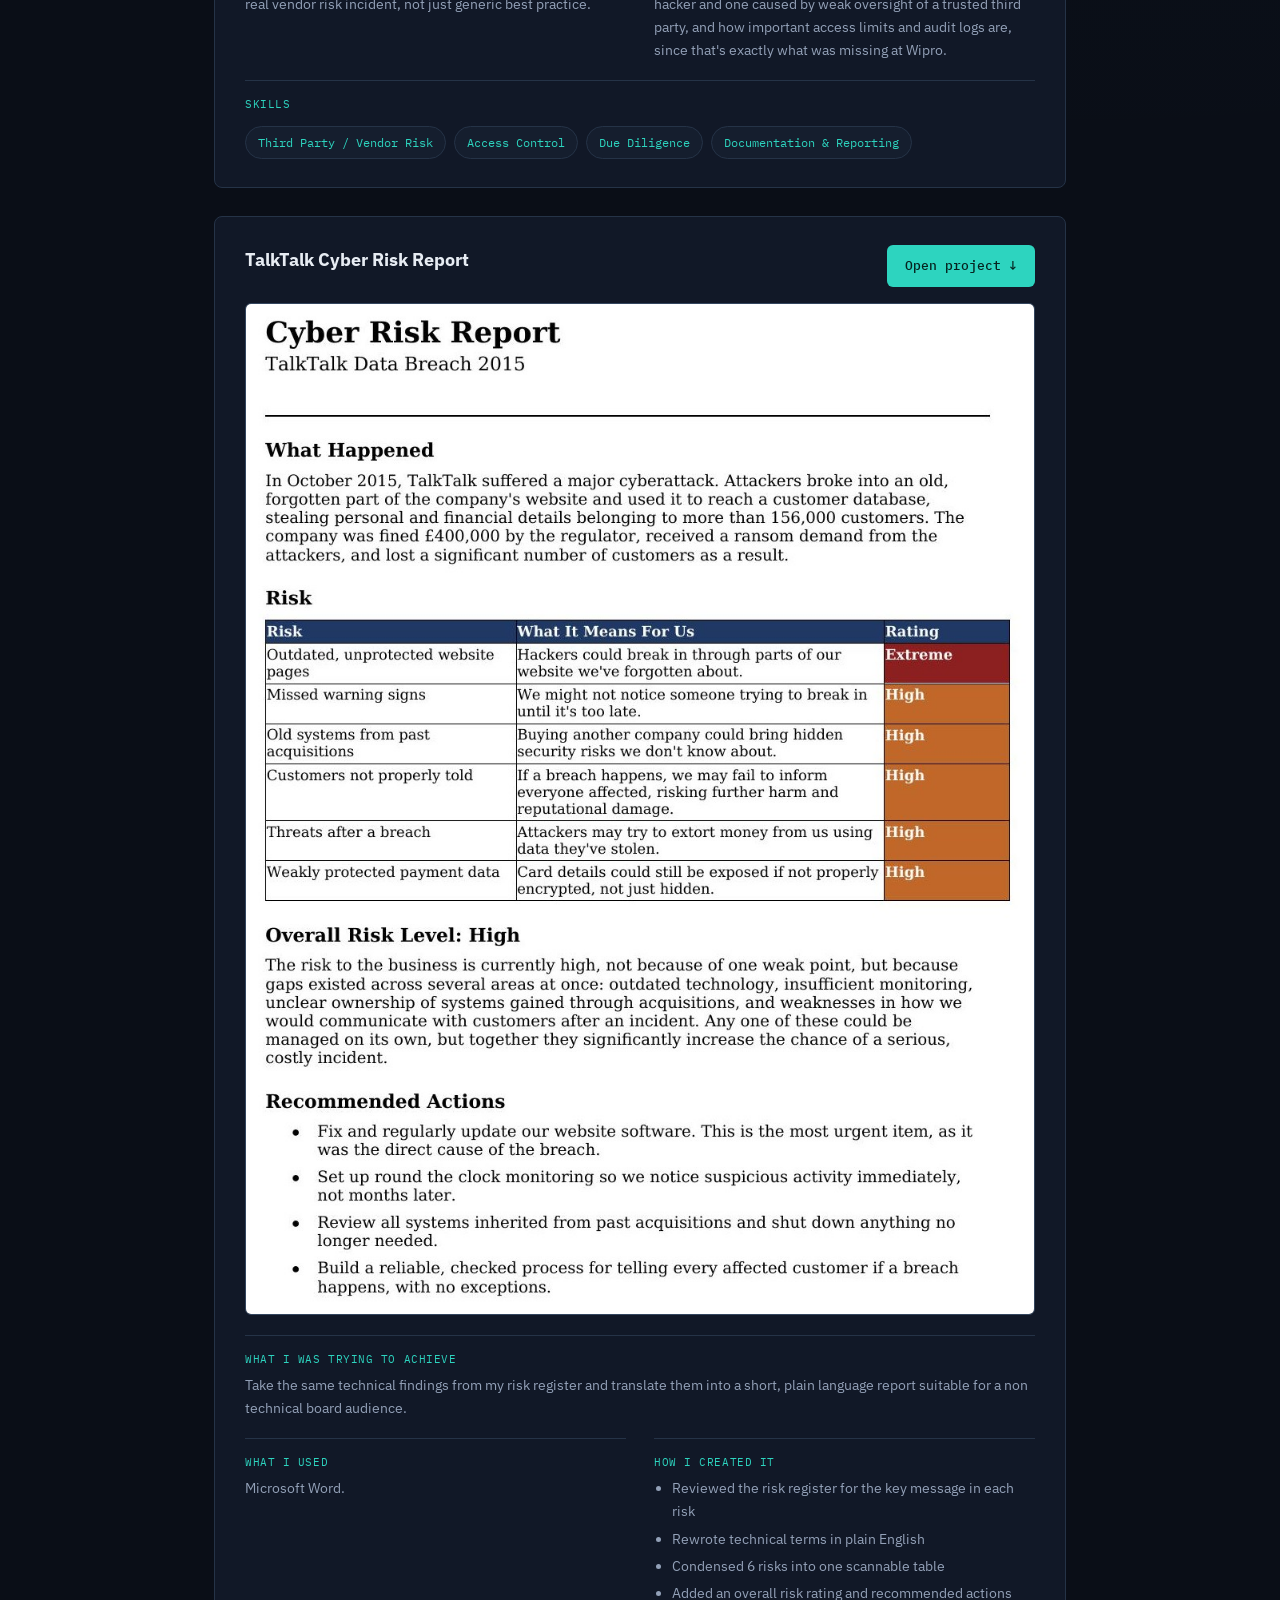
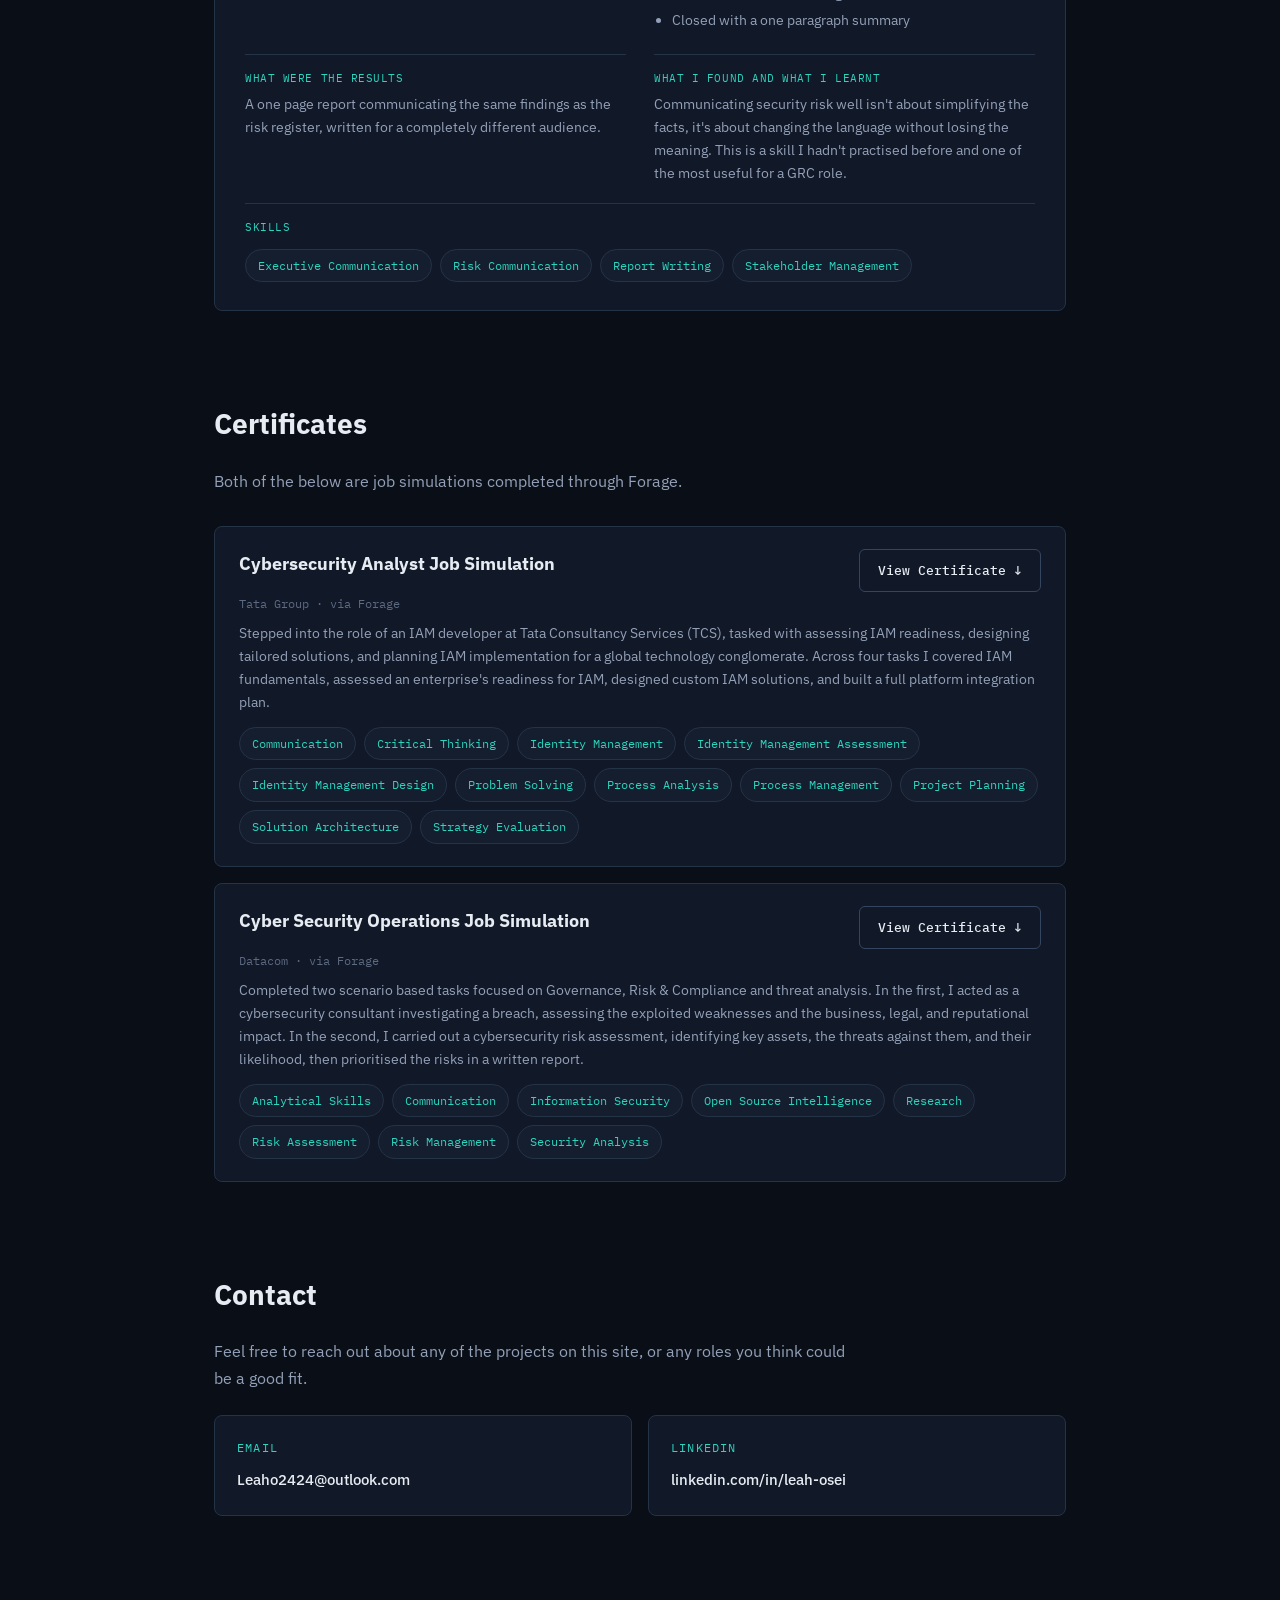
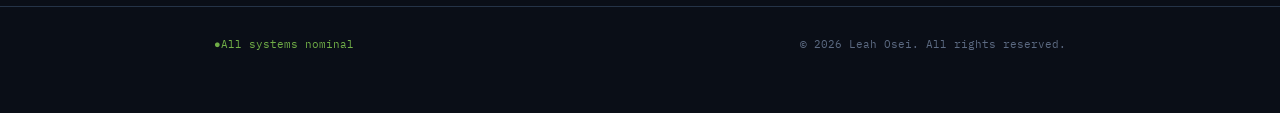
==== commit d2f38c61: "Update index-3.html" ====
--- a/index-3.html
+++ b/index-3.html
@@ -11,7 +11,6 @@
 <nav class="navbar">
   <div class="nav-inner">
     <div class="nav-left">
-      <div class="nav-logo">Leah Osei</div>
       <div class="nav-links">
         <a href="#home" class="active">Home</a>
         <a href="#about">About Me</a>
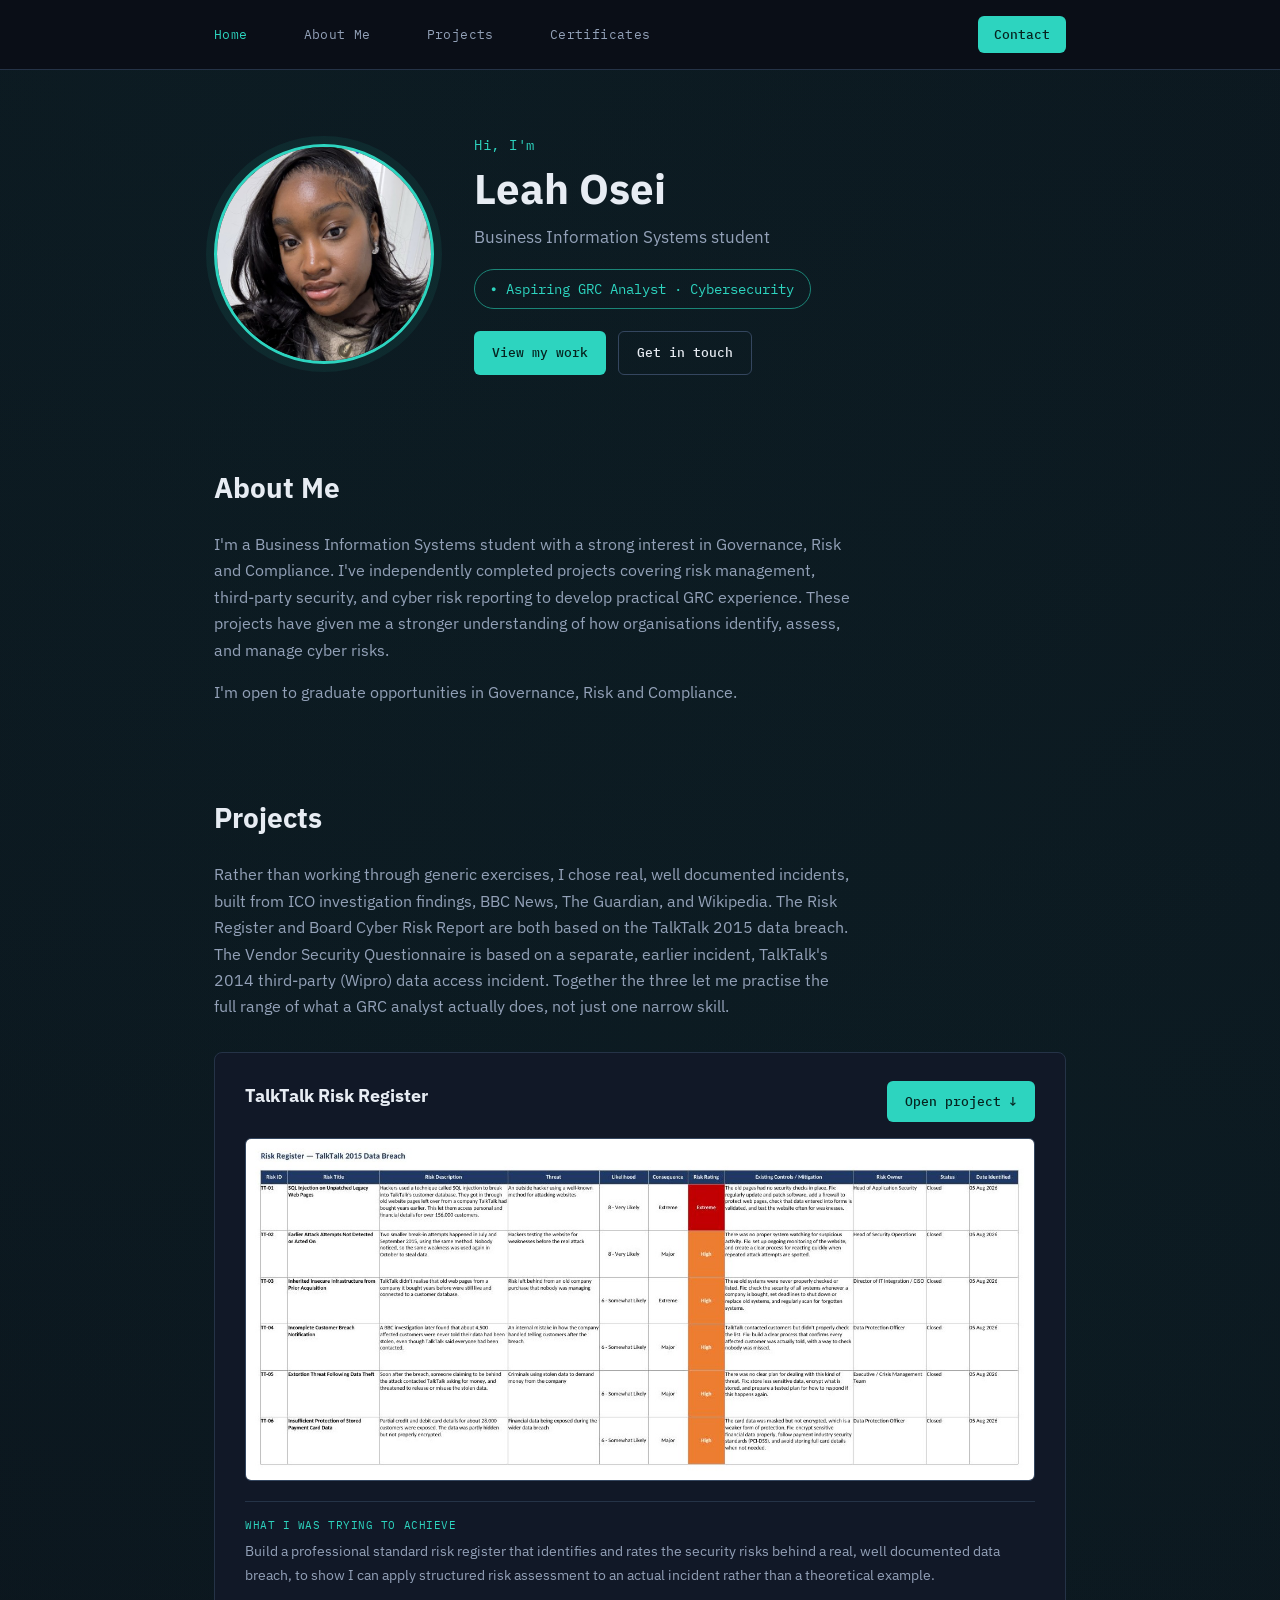
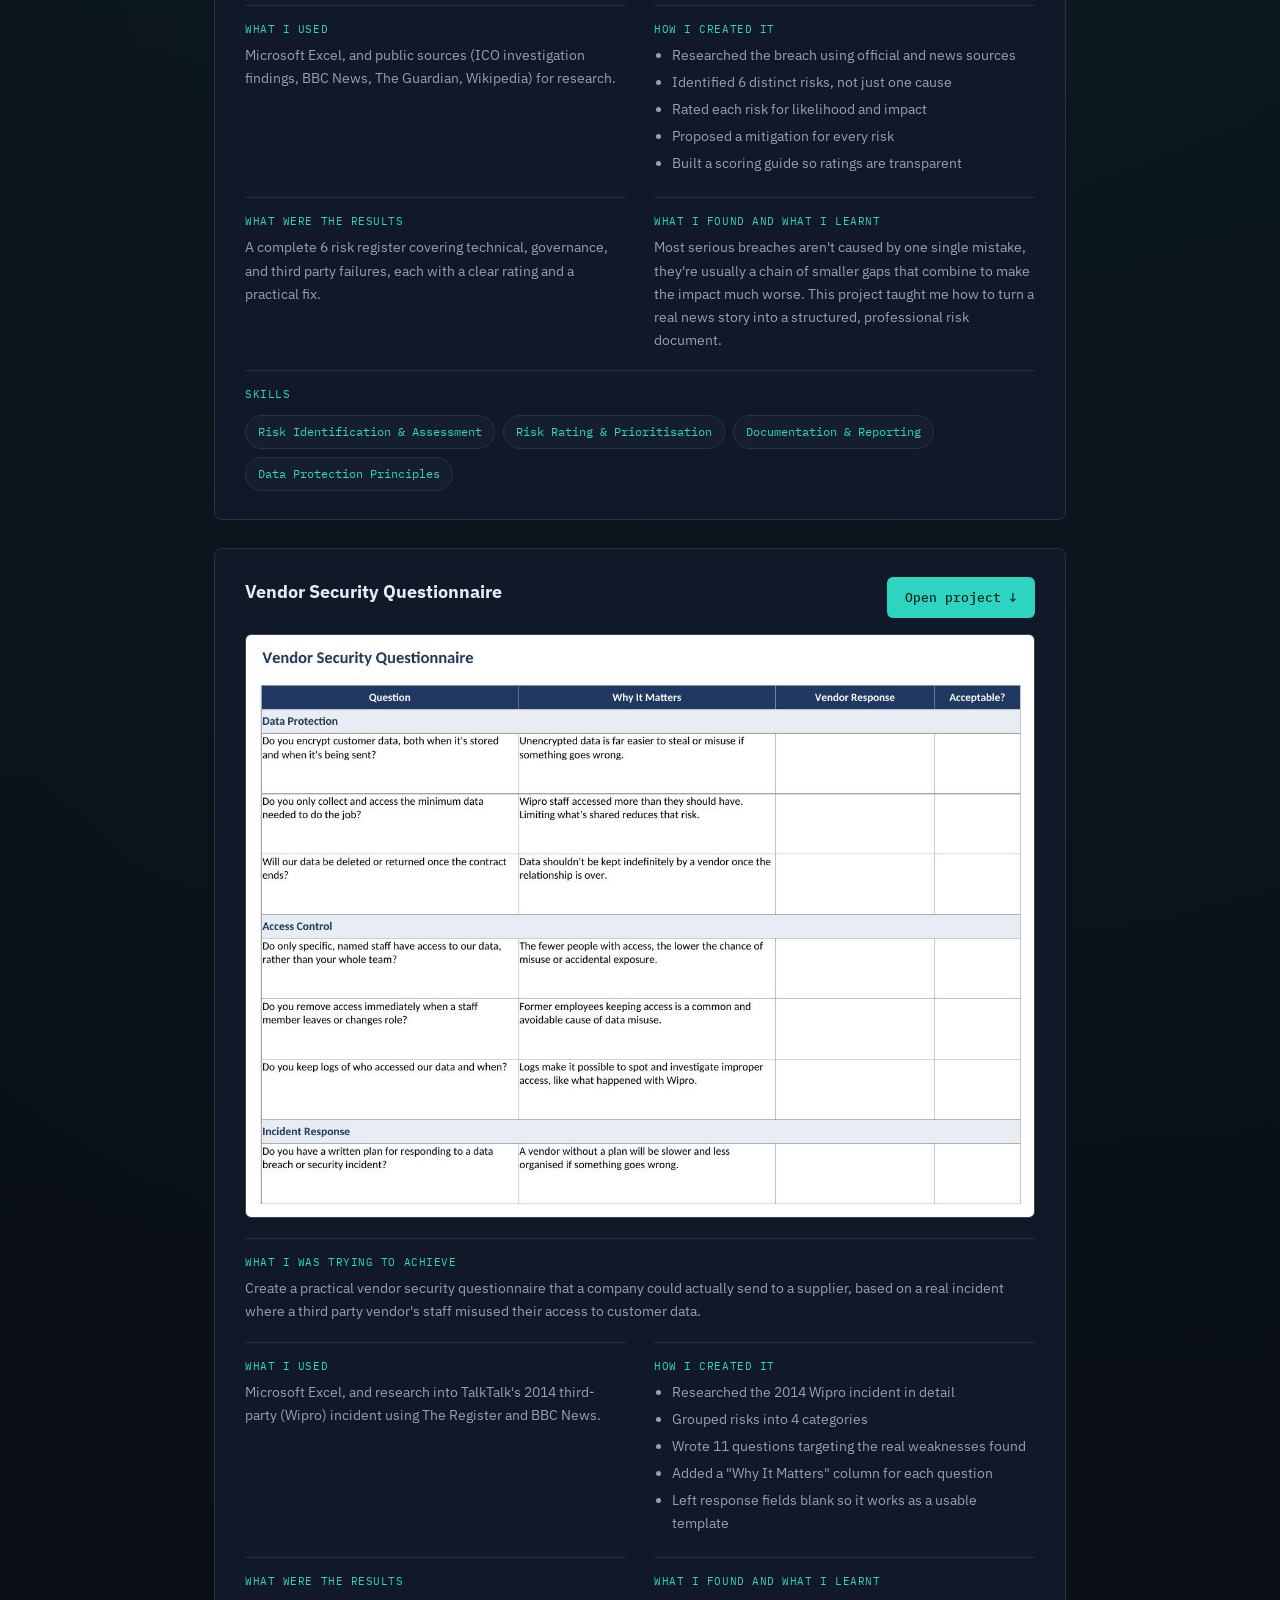
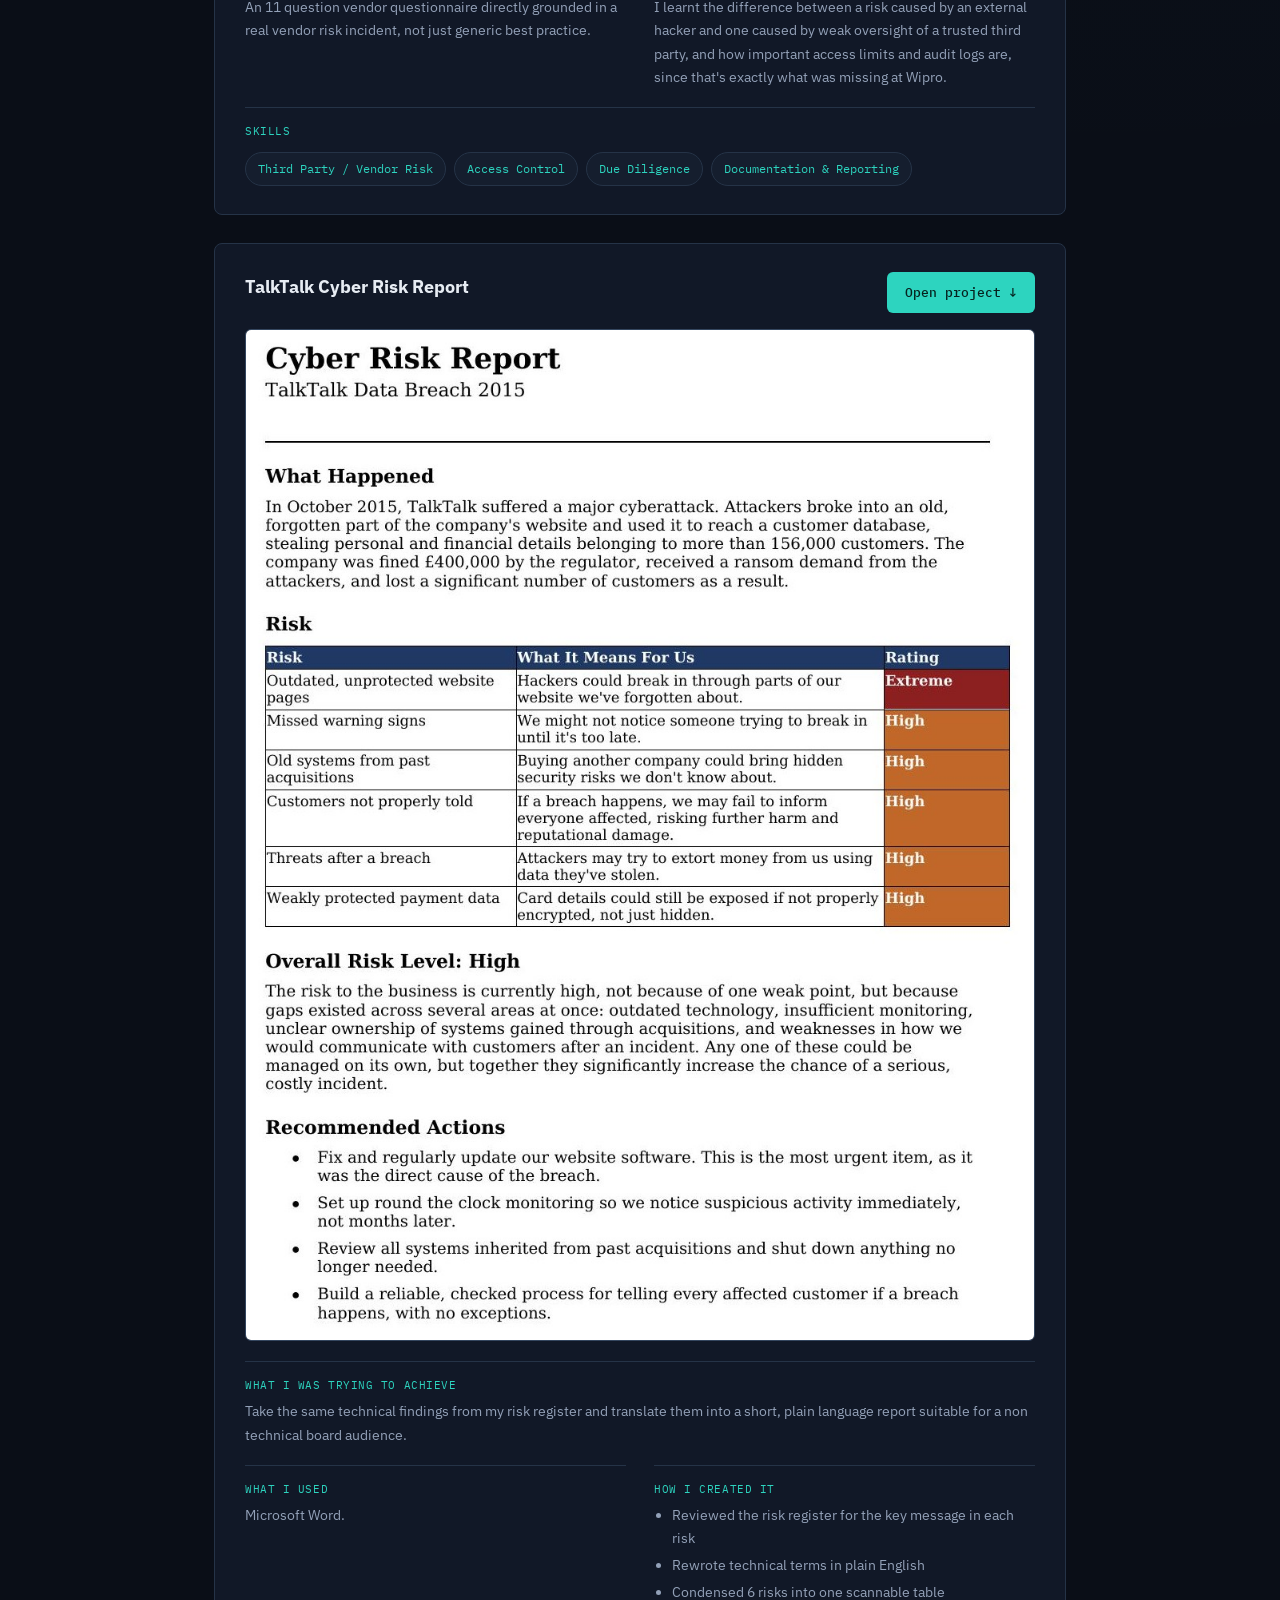
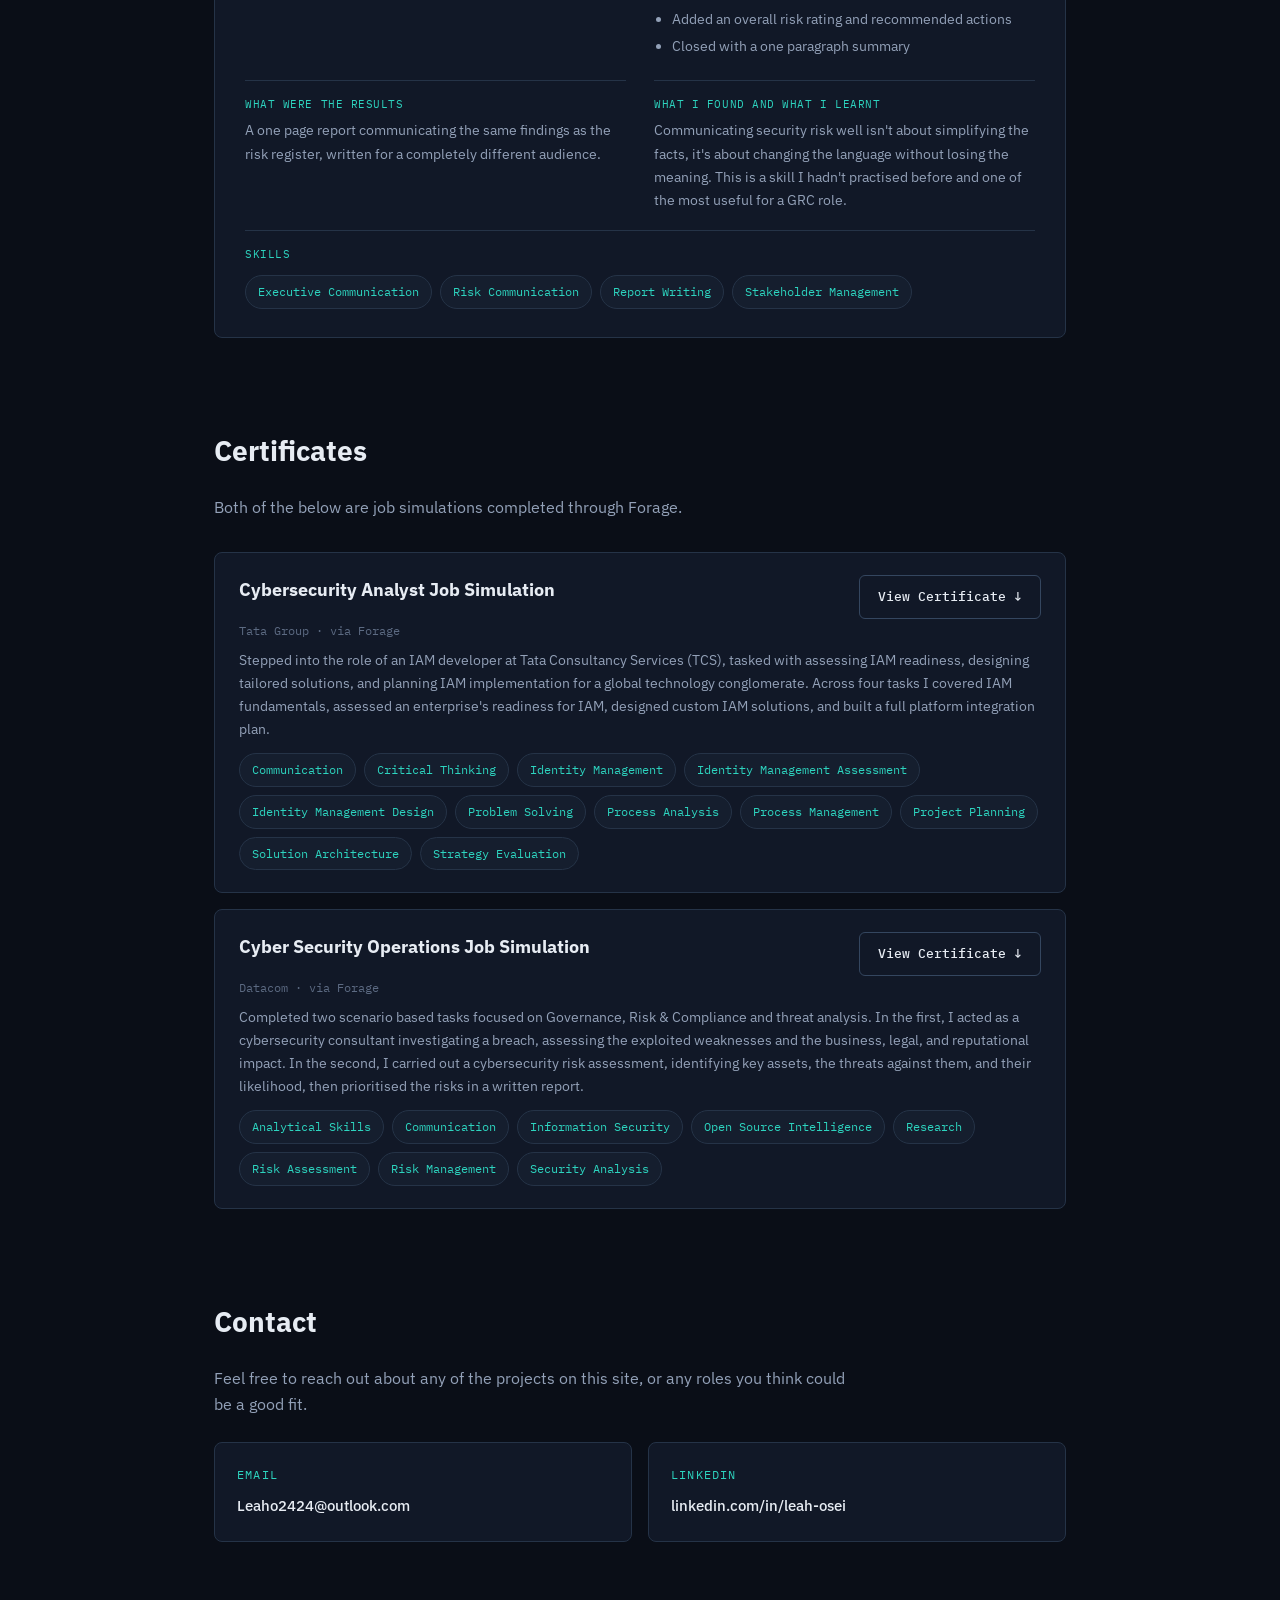
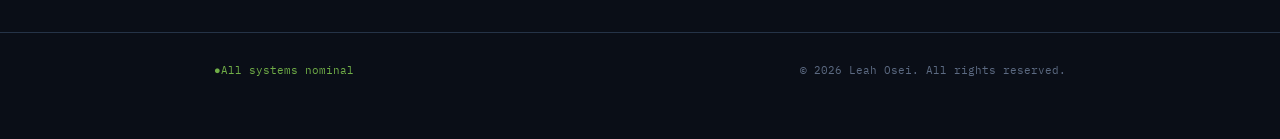
==== commit d14036a8: "Revise About Me section for clarity and detail Updated the 'About Me' section to enhance clarity and" ====
--- a/index-3.html
+++ b/index-3.html
@@ -47,10 +47,10 @@
   <section id="about">
     <h2>About Me</h2>
     <p class="lead">
-      I'm a Business Information Systems student with a growing focus on Governance, Risk
-      and Compliance. I've taken on independent GRC projects to build practical experience
-      including a risk register, a vendor security questionnaire, a board level cyber risk 
-      report preparing me for a graduate role in this field.
+      I'm a Business Information Systems student with a strong interest in Governance, Risk
+      and Compliance. I've independently completed projects covering risk management, third-party
+      security, and cyber risk reporting to develop practical GRC experience. These projects have
+      given me a stronger understanding of how organisations identify, assess, and manage cyber risks.
     </p>
     <p class="lead">
       I'm open to graduate opportunities in Governance, Risk and Compliance.
--- a/style.css
+++ b/style.css
@@ -95,7 +95,7 @@
   color: var(--teal);
   text-decoration: none;
 }
-.nav-links a.active::before { content: "> "; color: var(--teal); }
+.nav-links a.active::before { content: " "; color: var(--teal); }
 .nav-cta {
   font-family: var(--mono);
   font-size: 12.5px;
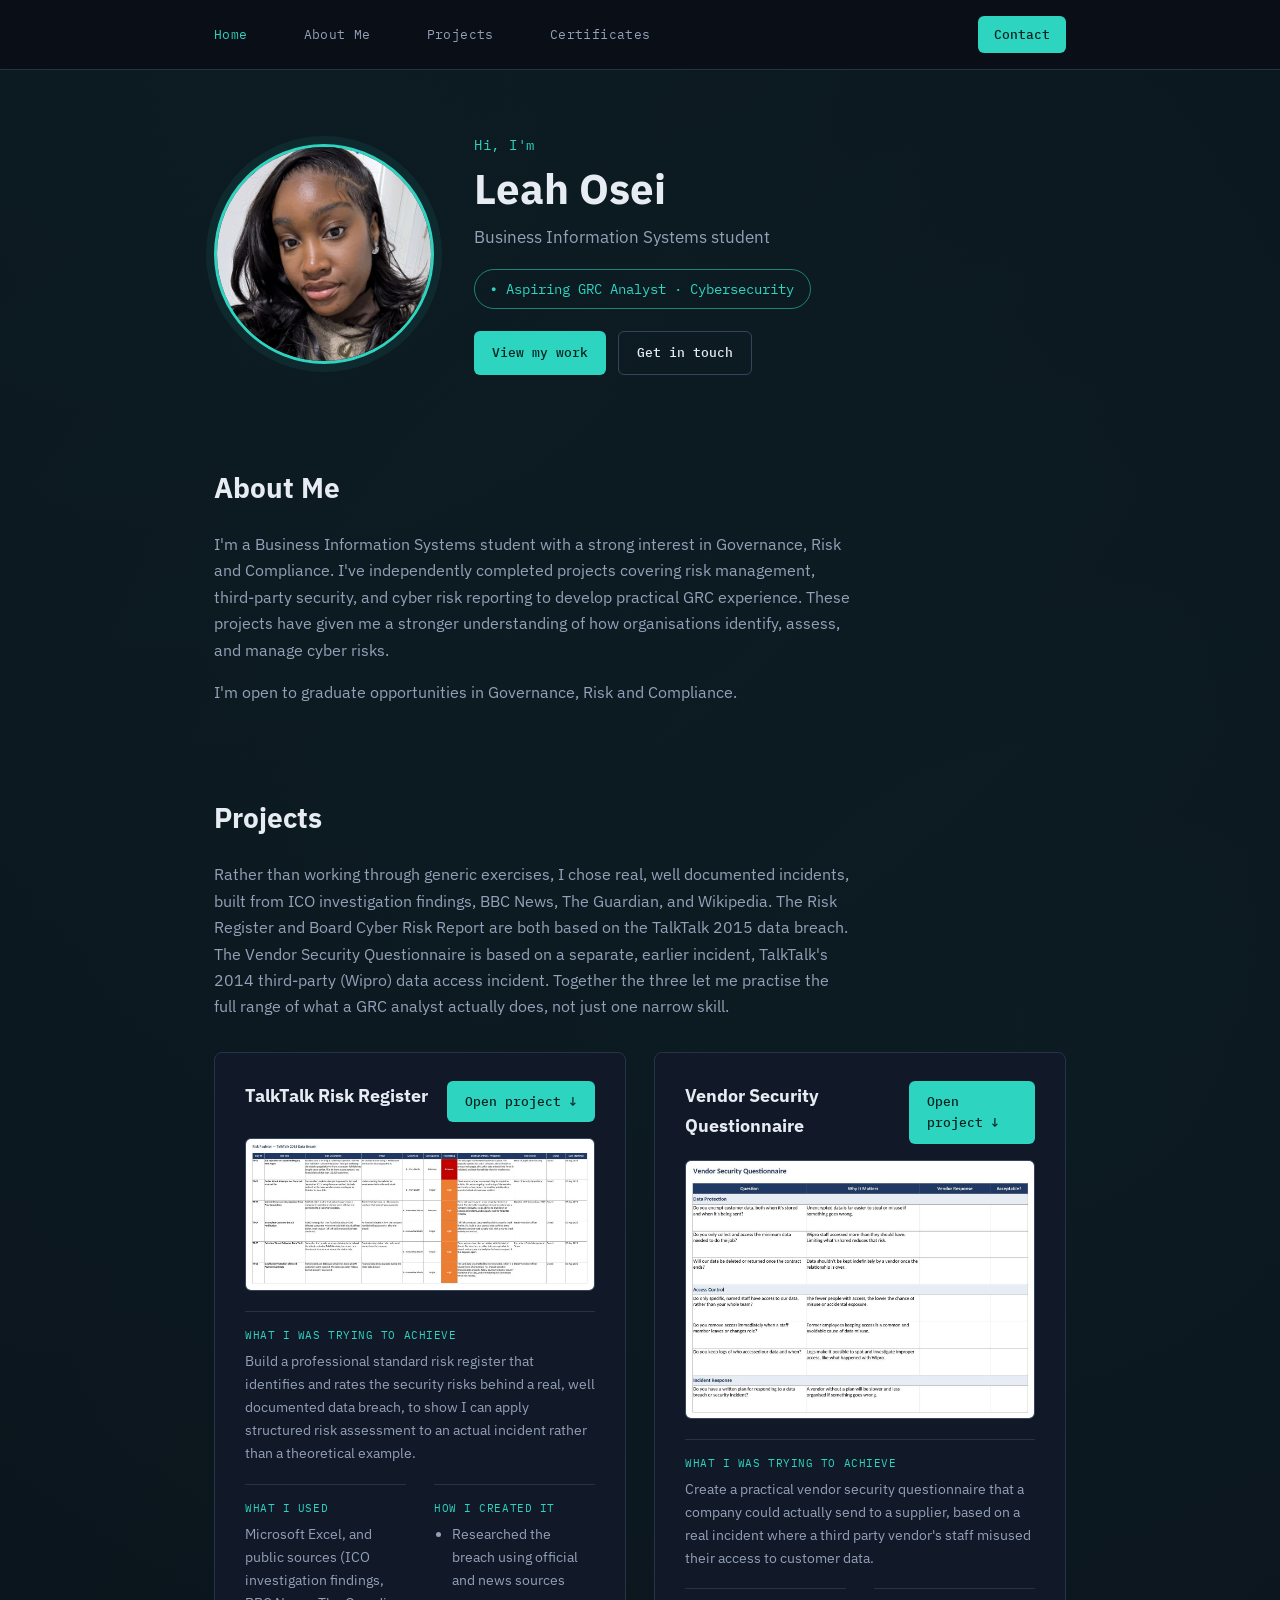
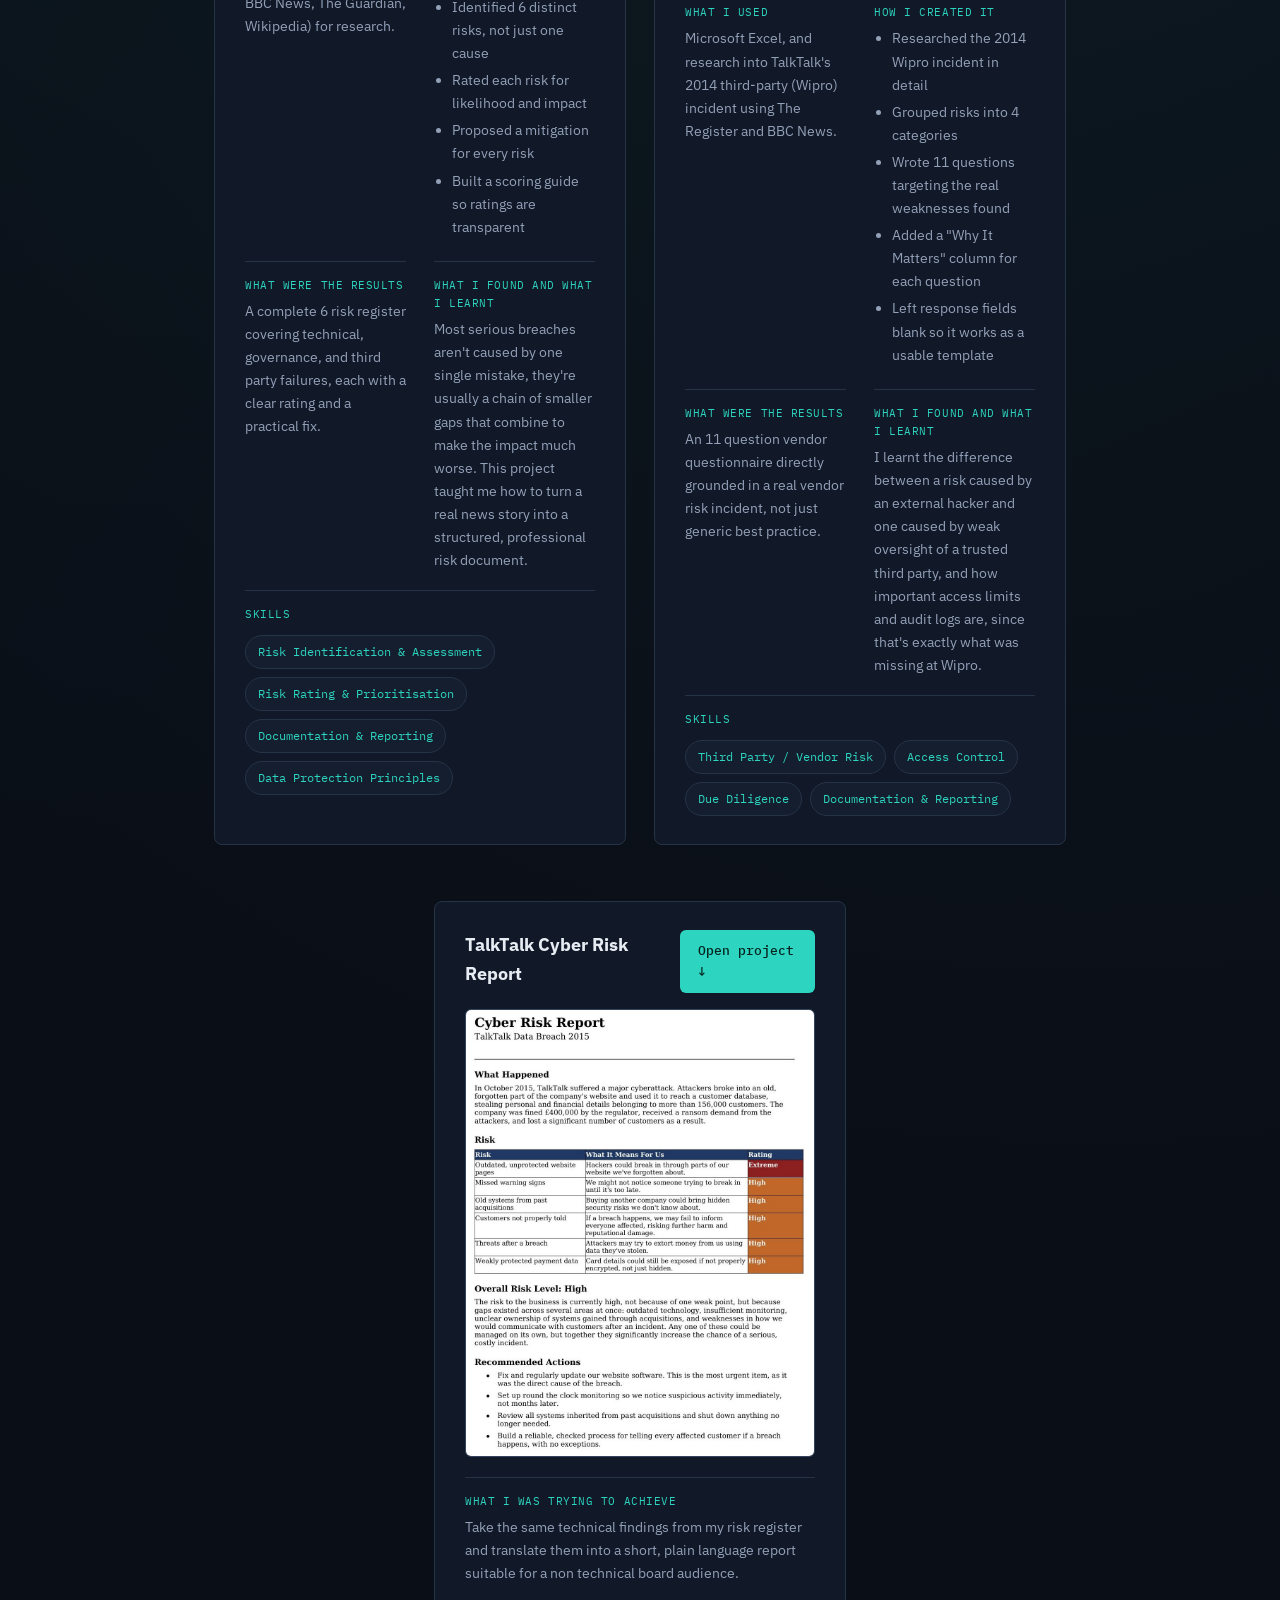
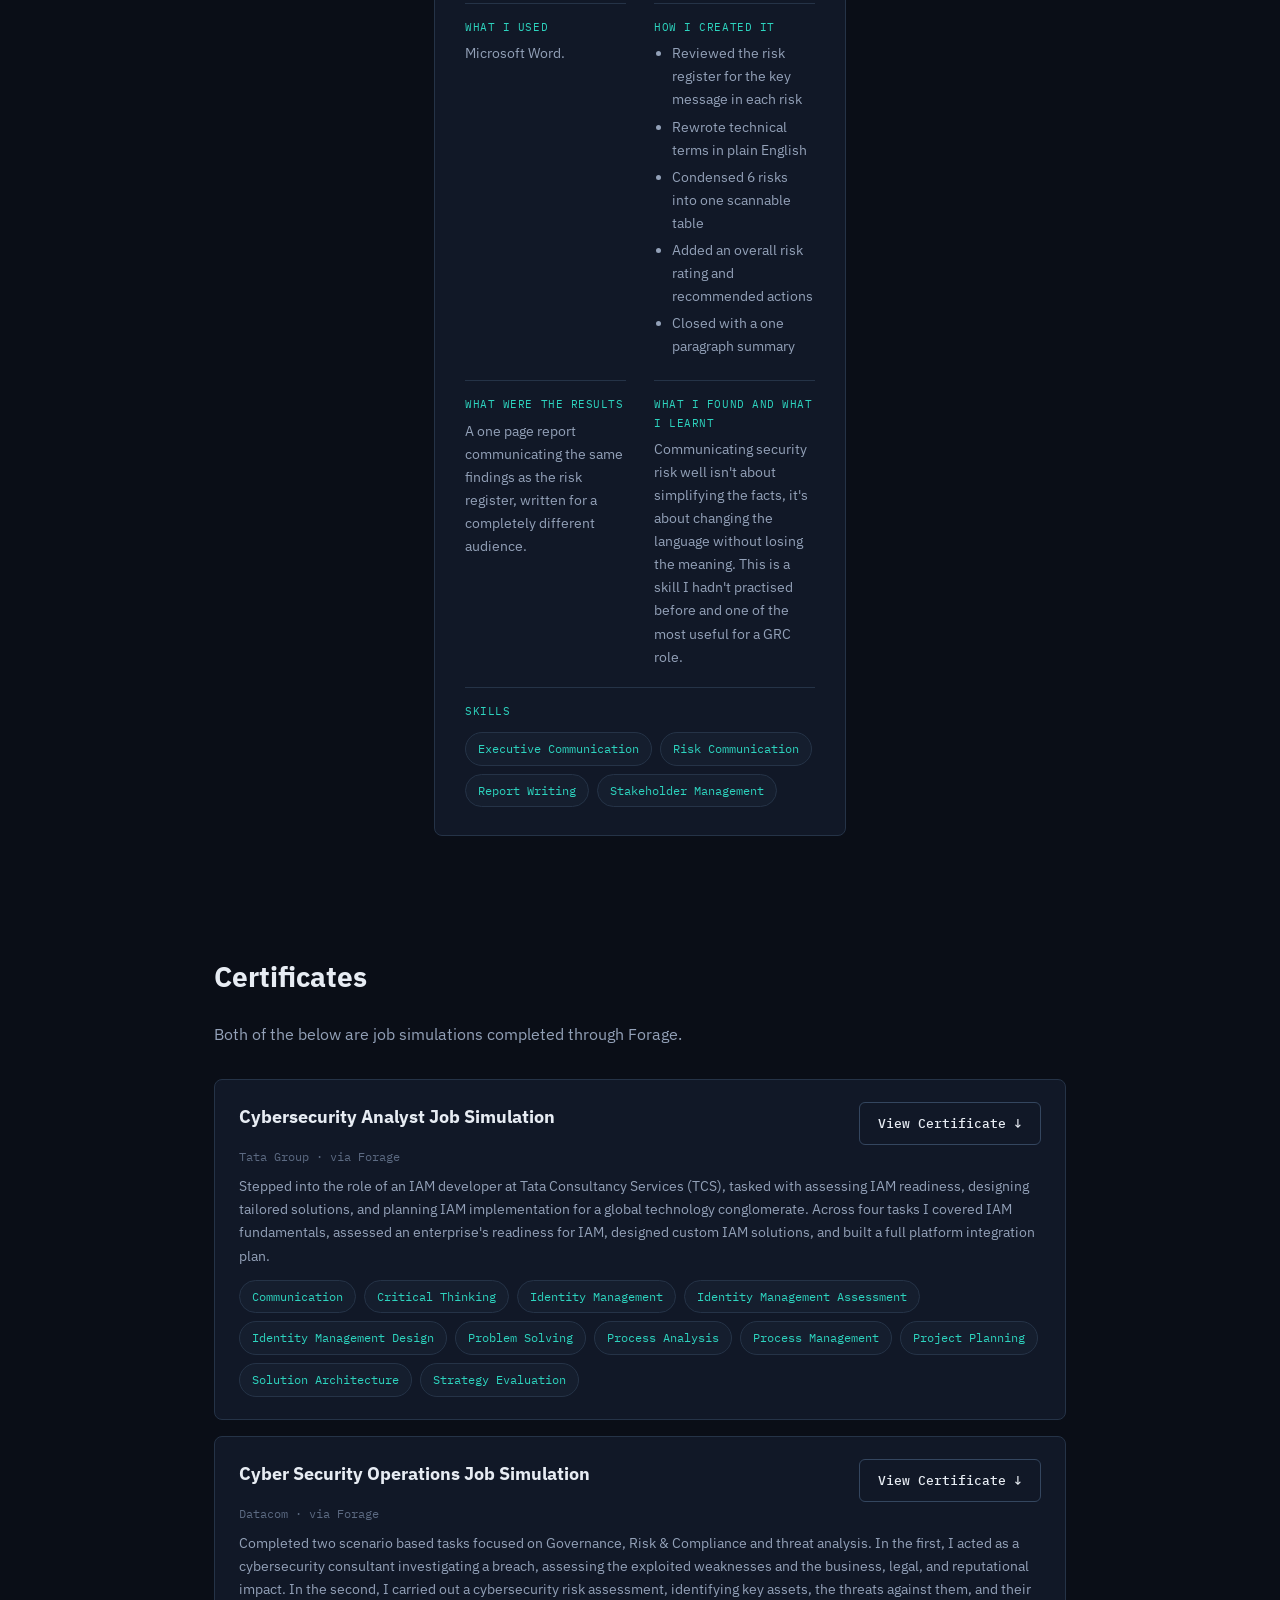
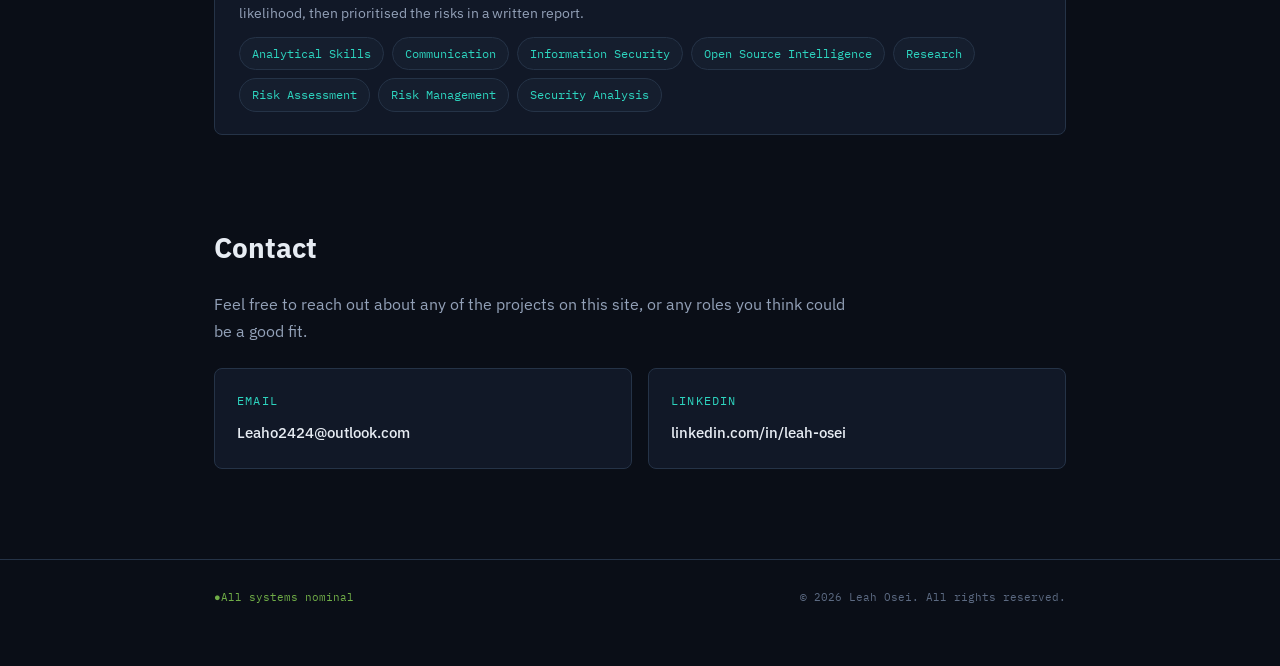
==== commit aa81846b: "Add project rows to index-3.html" ====
--- a/index-3.html
+++ b/index-3.html
@@ -70,6 +70,8 @@
       just one narrow skill.
     </p>
 
+    <div class="projects-row-top">
+
     <!-- Project 1 -->
     <div class="project-block">
       <div class="project-head">
@@ -168,6 +170,10 @@
       </div>
     </div>
 
+    </div>
+
+    <div class="projects-row-bottom">
+
     <!-- Project 3 -->
     <div class="project-block">
       <div class="project-head">
@@ -215,6 +221,8 @@
           </div>
         </div>
       </div>
+    </div>
+
     </div>
 
   </section>
--- a/style.css
+++ b/style.css
@@ -285,6 +285,19 @@
 section.first { margin-top: 40px; }
 
 /* ---------------- Project blocks ---------------- */
+.projects-row-top {
+  display: grid;
+  grid-template-columns: 1fr 1fr;
+  gap: 28px;
+}
+.projects-row-bottom {
+  display: flex;
+  justify-content: center;
+  margin-top: 28px;
+}
+.projects-row-bottom .project-block {
+  width: calc(50% - 14px);
+}
 .project-block {
   background: var(--bg-raised);
   border: 1px solid var(--line);
@@ -519,6 +532,8 @@
   .hero-text h1 { font-size: 30px; }
   .qa-grid { grid-template-columns: 1fr; }
   .cert-card { flex-direction: column; }
+  .projects-row-top { grid-template-columns: 1fr; }
+  .projects-row-bottom .project-block { width: 100%; }
 }
 
 @media (prefers-reduced-motion: reduce) {
